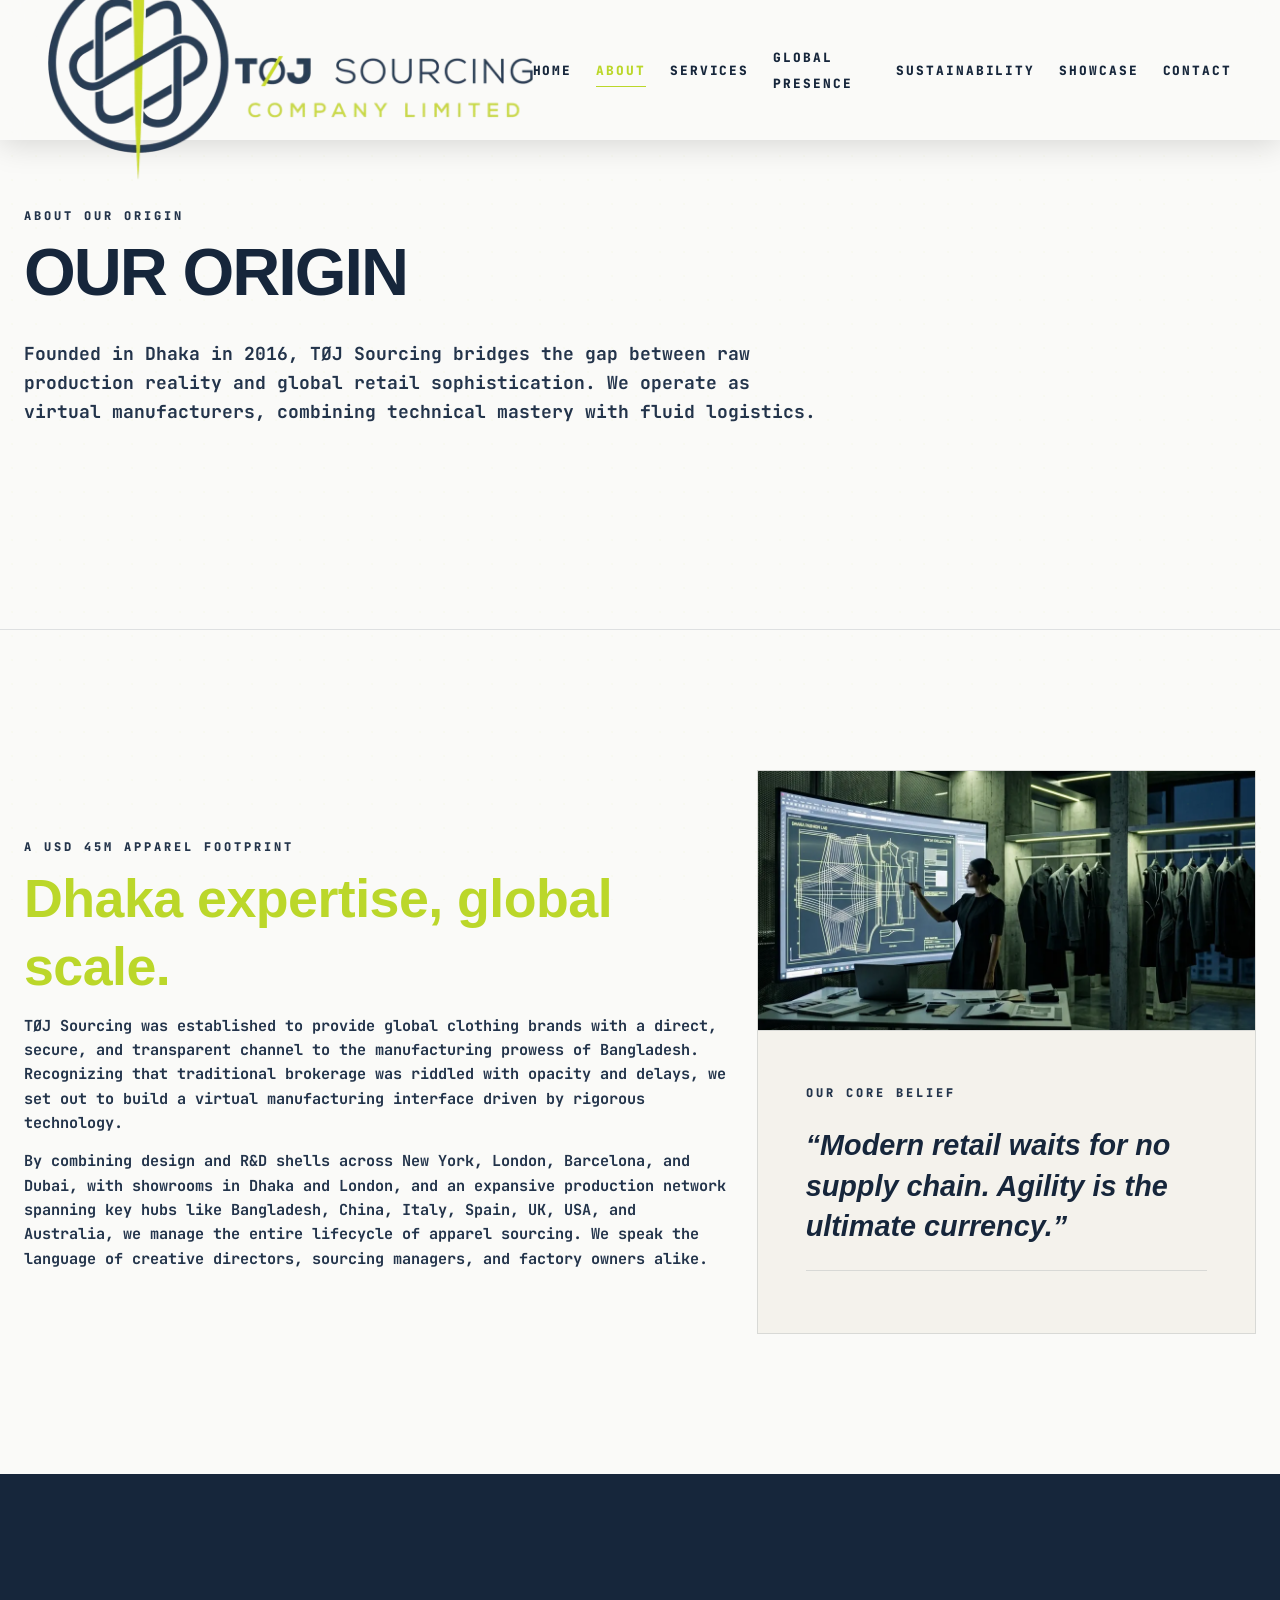
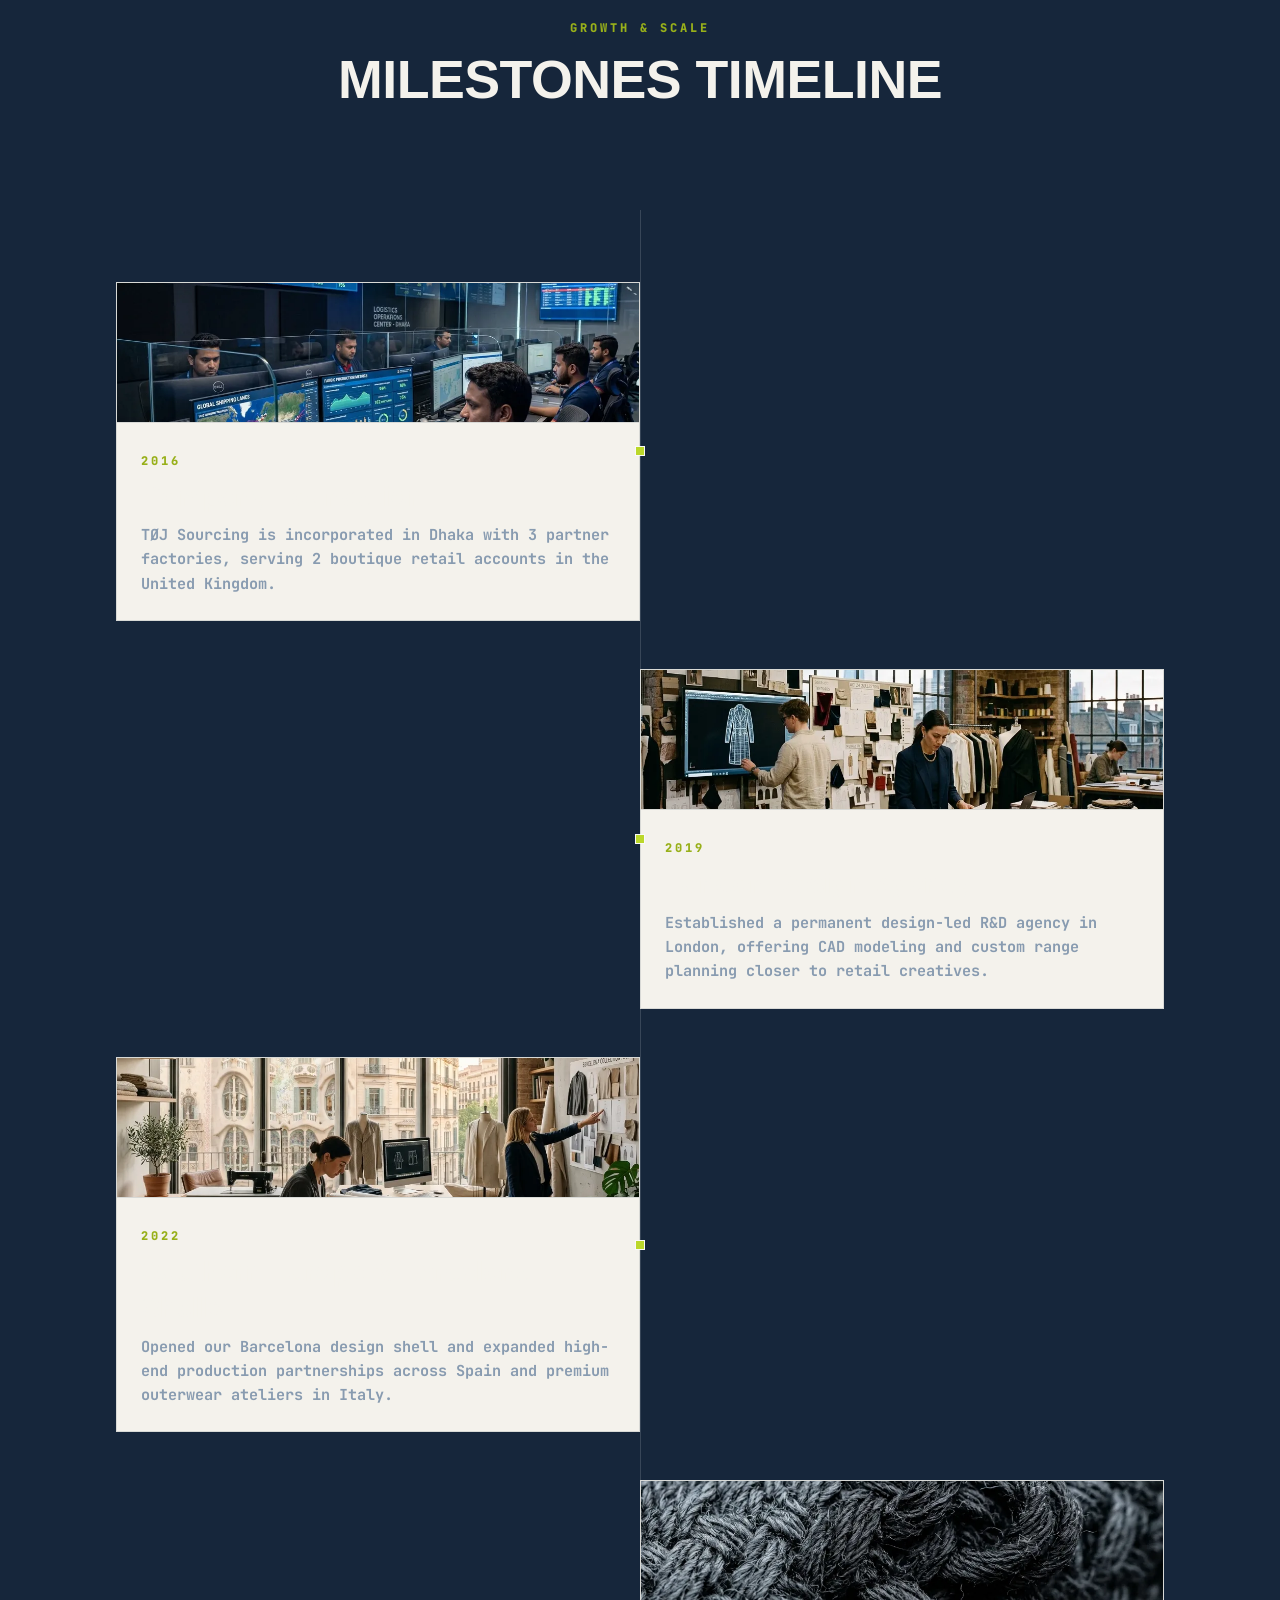
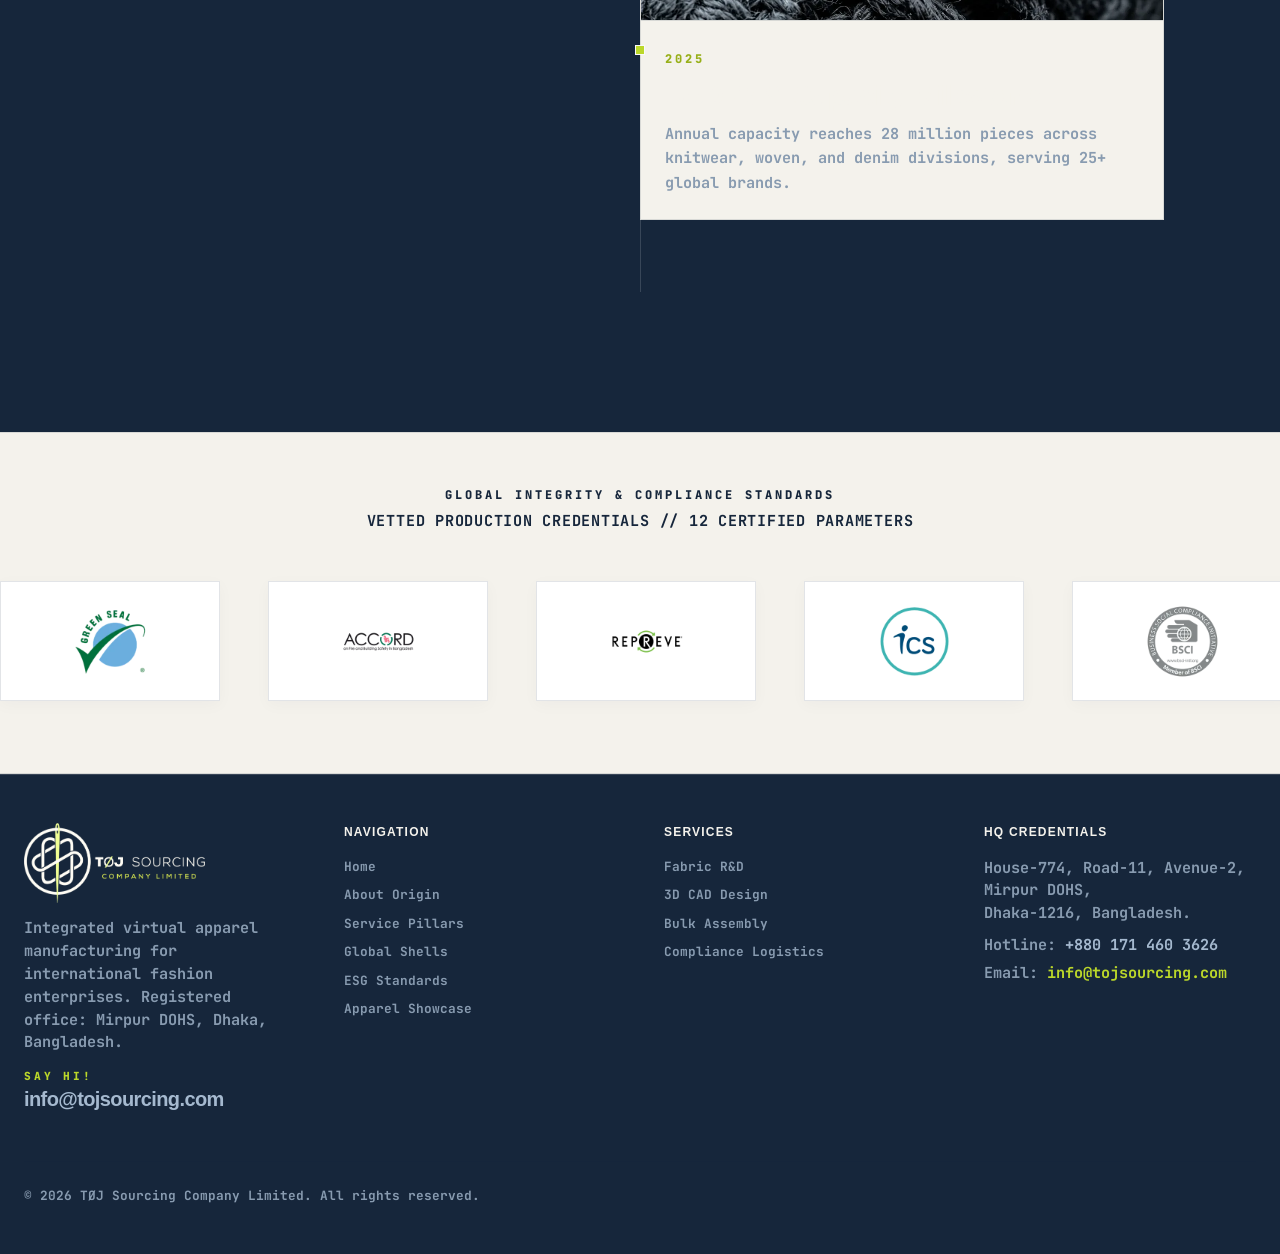
==== about.html @ 5fa9d734 "Apply user-provided file modifications, add new assets, and optimize navbar logo to WebP" ====
<!DOCTYPE html>
<html lang="en">
<head>
  <meta charset="utf-8">
  <meta name="viewport" content="width=device-width, initial-scale=1.0">
  <title>About TØJ Sourcing | Origin Story &amp; Growth Timeline</title>
  <meta name="description" content="Read the origin narrative of TØJ Sourcing Company Limited, founded in 2016 in Dhaka, Bangladesh, growing to a USD 45M/year design-led clothing supplier.">
  <link rel="canonical" href="https://tojsourcing.com/about">
  
  <!-- Favicon -->
  <link rel="icon" type="image/x-icon" href="favicon.ico">
  <link rel="icon" type="image/webp" href="assets/favicon.webp">

  <style>body { background-color: #fafaf8; }</style>
  <link rel="stylesheet" href="css/preloader.css">
  <link rel="stylesheet" href="css/style.css">
</head>
<body class="bg-void">

  <!-- Technical Preloader Overlay -->
  <div class="preloader" id="site-preloader">
    <script>
      if (sessionStorage.getItem('preloader_shown') === 'true') {
        document.getElementById('site-preloader').style.display = 'none';
      }
    </script>
    <div class="preloader-content">
      <span class="preloader-title">THREAD INTELLIGENCE // INITIALIZING SYSTEM</span>
      <div class="preloader-counter">000</div>
      <div class="preloader-progress-container">
        <div class="preloader-progress-bar"></div>
      </div>
    </div>
  </div>

  <!-- Dot Grid Texture Overlay -->
  <div class="texture-overlay"></div>

  <!-- Navbar -->
  <nav class="navbar">
    <a href="index.html" class="logo-container">
      <img src="assets/Toj.webp" alt="TØJ Sourcing" class="logo-svg">
    </a>
    
    <button class="burger-menu-btn" aria-label="Toggle Navigation">
      <span></span>
      <span></span>
      <span></span>
    </button>
    
    <ul class="nav-links">
      <li><a href="index.html" class="nav-link">Home</a></li>
      <li><a href="about.html" class="nav-link active">About</a></li>
      <li><a href="services.html" class="nav-link">Services</a></li>
      <li><a href="global.html" class="nav-link">Global Presence</a></li>
      <li><a href="sustainability.html" class="nav-link">Sustainability</a></li>
      <li><a href="portfolio.html" class="nav-link">Showcase</a></li>
      <li><a href="contact.html" class="nav-link">Contact</a></li>
    </ul>
  </nav>

  <main>
    
    <!-- Cinematic Hero Section -->
    <section class="section-pad bg-void" style="padding-top: 180px; min-height: 90vh; display: flex; align-items: center; position: relative; overflow: hidden; border-bottom: 1px solid var(--color-slate);">
      <!-- Looping background video -->
      <div class="hero-video-container">
        <video preload="metadata" autoplay loop muted playsinline class="hero-video-bg">
          <source src="assets/Designer_adjusting_3D_pattern_loom_202605270103.mp4" type="video/mp4">
        </video>
        <!-- Overlay Gradient: High-contrast light wash on the left to guarantee perfect legibility, fading completely to transparent on the right to keep video highly visible -->
        <div style="position: absolute; inset: 0; background: linear-gradient(to right, rgba(250, 250, 248, 0.85) 0%, rgba(250, 250, 248, 0.8) 35%, rgba(250, 250, 248, 0.3) 60%, rgba(250, 250, 248, 0) 85%); z-index: 1;"></div>
      </div>
      <div class="container" style="position: relative; z-index: 2;">
        <div class="grid-12">
          <div class="asym-left" style="grid-column: span 10;">
            <span class="label-caps">ABOUT OUR ORIGIN</span>
            <h1 class="text-display" style="margin-bottom: var(--spacing-md);" data-split-reveal>OUR ORIGIN</h1>
            <p class="text-mono-lg text-muted" style="max-width: 800px;">
              Founded in Dhaka in 2016, TØJ Sourcing bridges the gap between raw production reality and global retail sophistication. We operate as virtual manufacturers, combining technical mastery with fluid logistics.
            </p>
          </div>
        </div>
      </div>
    </section>

    <!-- Origin Story Split Layout -->
    <section class="section-pad bg-void">
      <div class="container">
        <div class="grid-12" style="align-items: center;">
          <div class="asym-left fade-up-trigger">
            <span class="label-caps">A USD 45M APPAREL FOOTPRINT</span>
            <h2 class="text-h1" style="margin-bottom: var(--spacing-md); color: var(--color-lime);">Dhaka expertise, global scale.</h2>
            <p class="text-mono-md text-muted" style="margin-bottom: var(--spacing-md);">
              TØJ Sourcing was established to provide global clothing brands with a direct, secure, and transparent channel to the manufacturing prowess of Bangladesh. Recognizing that traditional brokerage was riddled with opacity and delays, we set out to build a virtual manufacturing interface driven by rigorous technology.
            </p>
            <p class="text-mono-md text-muted">
              By combining design and R&amp;D shells across New York, London, Barcelona, and Dubai, with showrooms in Dhaka and London, and an expansive production network spanning key hubs like Bangladesh, China, Italy, Spain, UK, USA, and Australia, we manage the entire lifecycle of apparel sourcing. We speak the language of creative directors, sourcing managers, and factory owners alike.
            </p>
          </div>
          
          <div class="asym-right fade-up-trigger" style="background-color: var(--color-navy); border: 1px solid var(--color-slate); padding: 0; display: flex; flex-direction: column; height: 100%;">
            <img src="assets/about_showroom.webp" alt="TØJ Sourcing Showroom" style="width: 100%; height: 260px; object-fit: cover; border-bottom: 1px solid var(--color-slate); filter: grayscale(100%) contrast(1.1); transition: filter 0.6s var(--ease-premium);" onmouseover="this.style.filter='grayscale(0%) contrast(1.0)'" onmouseout="this.style.filter='grayscale(100%) contrast(1.1)'">
            <div style="padding: var(--spacing-xl);">
              <span class="label-caps">OUR CORE BELIEF</span>
              <p class="italic-quote" style="font-size: 1.8rem; margin-top: var(--spacing-md); color: var(--color-linen);">
                &ldquo;Modern retail waits for no supply chain. Agility is the ultimate currency.&rdquo;
              </p>
              <div style="border-top: 1px solid var(--color-slate); margin-top: var(--spacing-lg); padding-top: var(--spacing-md);">
                <p class="text-mono-md" style="color: var(--color-lime);"></div>
            </div>
          </div>
        </div>
      </div>
    </section>

    <!-- Rhythmic Light Mode timeline -->
    <section class="section-pad bg-linen">
      <div class="container">
        <div style="text-align: center; margin-bottom: var(--spacing-xxl);" class="fade-up-trigger">
          <span class="label-caps" style="color: var(--color-lime-dim);">GROWTH &amp; SCALE</span>
          <h2 class="text-h1" style="color: var(--color-navy);">MILESTONES TIMELINE</h2>
        </div>
        
        <div style="display: flex; flex-direction: column;" class="timeline">
          <!-- 2016 -->
          <div class="timeline-item fade-up-trigger">
            <div class="timeline-content" style="padding: 0; overflow: hidden; display: flex; flex-direction: column;">
              <div style="height: 140px; overflow: hidden; border-bottom: 1px solid var(--color-slate);">
                <img src="assets/global_dhaka.webp" alt="Dhaka Company Foundation HQ" style="width: 100%; height: 100%; object-fit: cover;" onmouseover="" onmouseout="">
              </div>
              <div style="padding: var(--spacing-lg);">
                <span class="label-caps" style="color: var(--color-lime-dim);">2016</span>
                <h3 class="text-h3" style="color: var(--color-navy); margin-bottom: 8px;">Company Foundation</h3>
                <p class="text-mono-md text-muted">TØJ Sourcing is incorporated in Dhaka with 3 partner factories, serving 2 boutique retail accounts in the United Kingdom.</p>
              </div>
            </div>
          </div>
          
          <!-- 2019 -->
          <div class="timeline-item fade-up-trigger">
            <div class="timeline-content" style="padding: 0; overflow: hidden; display: flex; flex-direction: column;">
              <div style="height: 140px; overflow: hidden; border-bottom: 1px solid var(--color-slate);">
                <img src="assets/global_london.webp" alt="London Design Agency Studio" style="width: 100%; height: 100%; object-fit: cover;" onmouseover="" onmouseout="">
              </div>
              <div style="padding: var(--spacing-lg);">
                <span class="label-caps" style="color: var(--color-lime-dim);">2019</span>
                <h3 class="text-h3" style="color: var(--color-navy); margin-bottom: 8px;">London Design Agency</h3>
                <p class="text-mono-md text-muted">Established a permanent design-led R&amp;D agency in London, offering CAD modeling and custom range planning closer to retail creatives.</p>
              </div>
            </div>
          </div>

          <!-- 2022 -->
          <div class="timeline-item fade-up-trigger">
            <div class="timeline-content" style="padding: 0; overflow: hidden; display: flex; flex-direction: column;">
              <div style="height: 140px; overflow: hidden; border-bottom: 1px solid var(--color-slate);">
                <img src="assets/global_barcelona.webp" alt="Barcelona Design Studio" style="width: 100%; height: 100%; object-fit: cover;" onmouseover="" onmouseout="">
              </div>
              <div style="padding: var(--spacing-lg);">
                <span class="label-caps" style="color: var(--color-lime-dim);">2022</span>
                <h3 class="text-h3" style="color: var(--color-navy); margin-bottom: 8px;">Southern Europe &amp; Barcelona Shells</h3>
                <p class="text-mono-md text-muted">Opened our Barcelona design shell and expanded high-end production partnerships across Spain and premium outerwear ateliers in Italy.</p>
              </div>
            </div>
          </div>

          <!-- 2025 -->
          <div class="timeline-item fade-up-trigger">
            <div class="timeline-content" style="padding: 0; overflow: hidden; display: flex; flex-direction: column;">
              <div style="height: 140px; overflow: hidden; border-bottom: 1px solid var(--color-slate);">
                <img src="assets/portfolio_hoodie.webp" alt="Streetwear Apparel Production" style="width: 100%; height: 100%; object-fit: cover;" onmouseover="" onmouseout="">
              </div>
              <div style="padding: var(--spacing-lg);">
                <span class="label-caps" style="color: var(--color-lime-dim);">2025</span>
                <h3 class="text-h3" style="color: var(--color-navy); margin-bottom: 8px;">USD 45M Capacity Milestone</h3>
                <p class="text-mono-md text-muted">Annual capacity reaches 28 million pieces across knitwear, woven, and denim divisions, serving 25+ global brands.</p>
              </div>
            </div>
          </div>
        </div>
      </div>
    </section>

    <!-- Vetted Certifications Panning Ribbon -->
    <section class="section-pad" style="border-top: 1px solid var(--color-slate); border-bottom: 1px solid var(--color-slate); padding: var(--spacing-xl) 0; overflow: hidden; background-color: var(--color-navy);">
      <div class="container" style="margin-bottom: var(--spacing-md); text-align: center;">
        <span class="label-caps" style="color: var(--color-linen); margin-bottom: 4px;">GLOBAL INTEGRITY &amp; COMPLIANCE STANDARDS</span>
        <h2 class="text-mono-md" style="color: var(--color-linen); letter-spacing: 0.05em; font-weight: 700; margin-bottom: var(--spacing-lg);">VETTED PRODUCTION CREDENTIALS // 12 CERTIFIED PARAMETERS</h2>
      </div>
      
      <div class="cert-pan-container">
        <div class="cert-pan-track">
          <!-- Slide 1 to 12 -->
          <div class="cert-pan-item"><img src="assets/Certification/1.webp" alt="Certification Badge 1"></div>
          <div class="cert-pan-item"><img src="assets/Certification/2.webp" alt="Certification Badge 2"></div>
          <div class="cert-pan-item"><img src="assets/Certification/3.webp" alt="Certification Badge 3"></div>
          <div class="cert-pan-item"><img src="assets/Certification/4.webp" alt="Certification Badge 4"></div>
          <div class="cert-pan-item"><img src="assets/Certification/5.webp" alt="Certification Badge 5"></div>
          <div class="cert-pan-item"><img src="assets/Certification/6.webp" alt="Certification Badge 6"></div>
          <div class="cert-pan-item"><img src="assets/Certification/7.webp" alt="Certification Badge 7"></div>
          <div class="cert-pan-item"><img src="assets/Certification/8.webp" alt="Certification Badge 8"></div>
          <div class="cert-pan-item"><img src="assets/Certification/9.webp" alt="Certification Badge 9"></div>
          <div class="cert-pan-item"><img src="assets/Certification/10.webp" alt="Certification Badge 10"></div>
          <div class="cert-pan-item"><img src="assets/Certification/11.webp" alt="Certification Badge 11"></div>
          <div class="cert-pan-item"><img src="assets/Certification/12.webp" alt="Certification Badge 12"></div>
          
          <!-- Duplicated set for seamless, flawless infinite loop -->
          <div class="cert-pan-item"><img src="assets/Certification/1.webp" alt="Certification Badge 1"></div>
          <div class="cert-pan-item"><img src="assets/Certification/2.webp" alt="Certification Badge 2"></div>
          <div class="cert-pan-item"><img src="assets/Certification/3.webp" alt="Certification Badge 3"></div>
          <div class="cert-pan-item"><img src="assets/Certification/4.webp" alt="Certification Badge 4"></div>
          <div class="cert-pan-item"><img src="assets/Certification/5.webp" alt="Certification Badge 5"></div>
          <div class="cert-pan-item"><img src="assets/Certification/6.webp" alt="Certification Badge 6"></div>
          <div class="cert-pan-item"><img src="assets/Certification/7.webp" alt="Certification Badge 7"></div>
          <div class="cert-pan-item"><img src="assets/Certification/8.webp" alt="Certification Badge 8"></div>
          <div class="cert-pan-item"><img src="assets/Certification/9.webp" alt="Certification Badge 9"></div>
          <div class="cert-pan-item"><img src="assets/Certification/10.webp" alt="Certification Badge 10"></div>
          <div class="cert-pan-item"><img src="assets/Certification/11.webp" alt="Certification Badge 11"></div>
          <div class="cert-pan-item"><img src="assets/Certification/12.webp" alt="Certification Badge 12"></div>
        </div>
      </div>
    </section>

  </main>

  <!-- Footer -->
  <footer class="site-footer">
    <div class="container">
      <div class="footer-grid">
        <div>
          <div class="logo-container" style="margin-bottom: var(--spacing-md);">
            <img src="assets/Your_paragraph_text.webp" alt="TØJ Sourcing" class="logo-svg">
          </div>
          <p class="text-mono-md text-muted" style="line-height: 1.5; margin-bottom: var(--spacing-md);">
            Integrated virtual apparel manufacturing for international fashion enterprises. Registered office: Mirpur DOHS, Dhaka, Bangladesh.
          </p>
          <div style="margin-top: var(--spacing-md);">
            <span class="label-caps" style="color: var(--color-lime); font-size: 0.7rem; display: block; margin-bottom: 2px;">SAY HI!</span>
            <a href="mailto:info@tojsourcing.com" class="text-display" style="font-size: 1.25rem; font-weight: 600; color: var(--color-text-light); text-decoration: none; transition: color var(--transition-fast);">info@tojsourcing.com</a>
          </div>
        </div>
        
        <div>
          <h4 class="footer-col-title">Navigation</h4>
          <ul class="footer-links">
            <li><a href="index.html" class="footer-link">Home</a></li>
            <li><a href="about.html" class="footer-link">About Origin</a></li>
            <li><a href="services.html" class="footer-link">Service Pillars</a></li>
            <li><a href="global.html" class="footer-link">Global Shells</a></li>
            <li><a href="sustainability.html" class="footer-link">ESG Standards</a></li>
            <li><a href="portfolio.html" class="footer-link">Apparel Showcase</a></li>
          </ul>
        </div>

        <div>
          <h4 class="footer-col-title">Services</h4>
          <ul class="footer-links">
            <li><a href="services.html#rd" class="footer-link">Fabric R&amp;D</a></li>
            <li><a href="services.html#design" class="footer-link">3D CAD Design</a></li>
            <li><a href="services.html#production" class="footer-link">Bulk Assembly</a></li>
            <li><a href="services.html#operations" class="footer-link">Compliance Logistics</a></li>
          </ul>
        </div>

        <div>
          <h4 class="footer-col-title">HQ Credentials</h4>
          <p class="text-mono-md text-muted" style="line-height: 1.5; margin-bottom: var(--spacing-sm);">
            House-774, Road-11, Avenue-2, Mirpur DOHS,<br>Dhaka-1216, Bangladesh.
          </p>
          <p class="text-mono-md text-muted" style="margin-bottom: 4px;">
            Hotline: <span style="color: var(--color-text-light);">+880 171 460 3626</span>
          </p>
          <p class="text-mono-md text-muted">
            Email: <a href="mailto:info@tojsourcing.com" class="footer-link" style="color: var(--color-lime);">info@tojsourcing.com</a>
          </p>
        </div>
      </div>
      
      <div style="border-top: 1px solid var(--color-slate); margin-top: var(--spacing-xl); padding-top: var(--spacing-lg); display: flex; justify-content: space-between; flex-wrap: wrap; gap: var(--spacing-md);">
        <p>&copy; 2026 TØJ Sourcing Company Limited. All rights reserved.</p>
        
      </div>
    </div>
  </footer>

  <script src="js/main.js"></script>
</body>
</html>
---- css/preloader.css ----
/* ==========================================================================
   TØJ SOURCING — SYSTEM INITIALIZATION PRELOADER STYLE
   ========================================================================== */

@import url('https://fonts.cdnfonts.com/css/nexa');

:root {
  --color-void: #fafaf8;            /* Pure paper off-white matching style.css */
  --color-lime: #bbd72a;
  --color-lime-trans: rgba(187, 215, 42, 0.08);
  --color-linen: #16263b;           /* Lighter corporate navy blue matching style.css */
  --color-slate: rgba(22, 38, 59, 0.12); /* Delicate rules for light pages matching style.css */
  
  --font-display: 'Nexa', sans-serif;
  --font-mono: 'JetBrains Mono', monospace;

  --ease-premium: cubic-bezier(0.16, 1, 0.3, 1);
  
  --spacing-sm: 8px;
  --spacing-md: 14px;
}

.preloader {
  position: fixed;
  inset: 0;
  background-color: var(--color-void);
  z-index: 9999;
  display: flex;
  flex-direction: column;
  align-items: center;
  justify-content: center;
  gap: var(--spacing-md);
  font-family: var(--font-mono);
  color: var(--color-lime);
  transition: transform 0.8s var(--ease-premium), opacity 0.8s var(--ease-premium);
}

.preloader-hidden {
  opacity: 0;
  pointer-events: none;
  transform: translateY(-100%);
}

.preloader-content {
  display: flex;
  flex-direction: column;
  align-items: center;
  gap: var(--spacing-sm);
  text-align: center;
}

.preloader-title {
  font-size: 0.75rem;
  letter-spacing: 0.25em;
  font-weight: 600;
  text-transform: uppercase;
  color: var(--color-linen);
  opacity: 0.8;
}

.preloader-progress-container {
  width: 240px;
  height: 2px;
  background-color: var(--color-slate);
  position: relative;
  overflow: hidden;
  margin: var(--spacing-sm) 0;
}

.preloader-progress-bar {
  position: absolute;
  top: 0;
  left: 0;
  height: 100%;
  width: 0%;
  background-color: var(--color-lime);
  transition: width 0.1s ease;
  box-shadow: 0 0 10px var(--color-lime);
}

.preloader-counter {
  font-size: 3rem;
  font-family: var(--font-display);
  font-weight: 300;
  letter-spacing: -0.05em;
}
---- css/style.css ----
/* ==========================================================================
   TØJ SOURCING — THREAD INTELLIGENCE CSS DESIGN SYSTEM
   Vanilla CSS3 Framework | 0px Border-Radius | Asymmetrical Brutalism
   ========================================================================== */

@import url('https://fonts.googleapis.com/css2?family=JetBrains+Mono:ital,wght@0,100..800;1,100..800&display=swap');
@import url('https://fonts.cdnfonts.com/css/nexa');

/* --- Core Tokens & Theme Properties --- */
:root {
  /* Logo Theme Colors (Inverted to Light-Toned Brutalist Vibe with Lighter Corporate Blue Tweak) */
  --color-void: #fafaf8;            /* Base Background: Pure paper off-white / light cream */
  --color-navy: #f4f2ec;            /* Tonal Surface: Tactile raw organic linen */
  --color-navy-light: #eae7de;      /* Active Layer: Tonal layered light surfaces */
  --color-lime: #bbd72a;            /* Logo High-voltage Chartreuse / Lime Green (accent kept intact!) */
  --color-lime-dim: #98b01a;        /* Logo Chartreuse Hover (accent kept intact!) */
  --color-lime-trans: rgba(187, 215, 42, 0.08); /* Transparent lime (accent kept intact!) */
  --color-linen: #16263b;           /* Primary text: Lighter corporate navy blue */
  --color-chalk: #23344b;           /* Contrast text: Slate corporate blue */
  --color-slate: rgba(22, 38, 59, 0.12); /* Delicate rules for light pages */
  --color-slate-light: rgba(255, 255, 255, 0.15); /* Light dividers for dark contrast pages */
  --color-error: #ff3b30;           /* Clean semantic red */
  --color-error-trans: rgba(255, 59, 48, 0.08);

  /* Fonts */
  --font-display: 'Nexa', sans-serif;
  --font-body: 'Nexa', sans-serif;
  --font-mono: 'JetBrains Mono', monospace;

  /* Motion Easing (Deliberate, Heavy, Premium Sourcing) */
  --ease-premium: cubic-bezier(0.16, 1, 0.3, 1);
  --transition-fast: 0.25s var(--ease-premium);
  --transition-medium: 0.6s var(--ease-premium);
  --transition-slow: 1.2s var(--ease-premium);

  /* Layout Constants */
  --spacing-xs: 4px;
  --spacing-sm: 8px;
  --spacing-md: 14px;
  --spacing-lg: 24px;
  --spacing-xl: 48px;
  --spacing-xxl: 96px;
  --spacing-huge: 140px;
}

/* --- Base Resets & Structure --- */
*, *::before, *::after {
  box-sizing: border-box;
  margin: 0;
  padding: 0;
  border-radius: 0px !important; /* Strict geometry rule: NO rounded corners */
}

/* Globally disable all desaturation and grayscale filters for natural image colors */
img {
  filter: none !important;
}

html {
  font-size: 16px;
  scroll-behavior: smooth;
  background-color: var(--color-void);
  overflow-x: hidden;
}

body {
  font-family: var(--font-body);
  font-size: 1rem;
  line-height: 1.6;
  font-weight: 700; /* All body and paragraph text bold by default */
  color: var(--color-linen);
  background-color: var(--color-void);
  overflow-x: hidden;
  -webkit-font-smoothing: antialiased;
  -moz-osx-font-smoothing: grayscale;
}

/* --- Oscillation & Mode Themes --- */
.bg-void {
  background-color: var(--color-void);
  color: var(--color-linen);
}
.bg-void .text-muted {
  color: var(--color-chalk); /* High-contrast slate corporate blue for effortless legibility */
}
.bg-void .label-caps {
  color: var(--color-chalk); /* High-contrast corporate slate blue (#23344b) for perfect legibility on light pages */
}
.bg-void hr, .bg-void .border-rule {
  border-color: var(--color-slate);
}

.bg-linen {
  background-color: var(--color-linen);
  color: var(--color-navy);
}
.bg-linen .text-muted {
  color: #889bb0; /* Accessible muted text on dark contrast backgrounds */
}
.bg-linen hr, .bg-linen .border-rule {
  border-color: var(--color-slate-light);
}
.bg-linen .timeline::before {
  background-color: var(--color-slate-light); /* Make vertical timeline line visible on dark navy sections */
}

/* --- Layout & Grid Discipline --- */
.container {
  width: 100%;
  max-width: 1440px;
  margin: 0 auto;
  padding: 0 var(--spacing-lg);
}

.grid-12 {
  display: grid;
  grid-template-columns: repeat(12, 1fr);
  gap: var(--spacing-lg);
}

/* Asymmetrical Content Split */
.asym-left {
  grid-column: span 7;
}
.asym-right {
  grid-column: span 5;
}

.section-pad {
  padding-top: var(--spacing-huge);
  padding-bottom: var(--spacing-huge);
  position: relative;
}

/* Adjust inline-styled hero sections globally on desktop for conciseness */
section.section-pad[style*="padding-top: 180px"] {
  padding-top: 140px !important;
  min-height: 70vh !important;
}

/* 1px Structural Rules */
.border-rule {
  border: 0;
  border-top: 1px solid var(--color-slate);
  margin: 0;
  width: 100%;
}
.v-rule {
  width: 1px;
  background-color: var(--color-slate);
  align-self: stretch;
}
.v-rule-lime {
  width: 1px;
  background-color: var(--color-lime);
  align-self: stretch;
}

/* Dynamic Texture Overlay */
.texture-overlay {
  position: fixed;
  inset: 0;
  background-image: radial-gradient(rgba(187, 215, 42, 0.03) 1px, transparent 1px);
  background-size: 24px 24px;
  pointer-events: none;
  z-index: 1;
}

/* --- Typography System --- */
h1, h2, h3, h4, .font-serif {
  font-family: var(--font-display);
  font-weight: 700; /* Expanded bold weight */
  letter-spacing: -0.01em;
}

.text-display {
  font-family: var(--font-display);
  font-size: clamp(2.3rem, 5.2vw, 5.2rem); /* Scaled down slightly for perfect spacing and breathing room */
  font-weight: 800; /* Expanded extra bold display weight */
  line-height: 1.15;
  letter-spacing: -0.03em;
}

.text-h1 {
  font-family: var(--font-display);
  font-size: clamp(2.3rem, 4.2vw, 4.2rem);
  font-weight: 800; /* Expanded extra bold weight */
  line-height: 1.25;
}

.text-h2 {
  font-family: var(--font-display);
  font-size: clamp(1.8rem, 3vw, 3rem);
  font-weight: 700; /* Expanded bold weight */
  line-height: 1.2;
}

.text-h3 {
  font-family: var(--font-display);
  font-size: 1.75rem;
  font-weight: 700; /* Expanded bold weight */
  line-height: 1.3;
}

.text-mono-lg {
  font-family: var(--font-mono);
  font-size: 1.125rem;
  font-weight: 700; /* Expanded bold weight */
  line-height: 1.6;
}

.text-mono-md {
  font-family: var(--font-mono);
  font-size: 0.95rem;
  font-weight: 700; /* Expanded bold weight */
  line-height: 1.6;
}

.label-caps {
  font-family: var(--font-mono);
  font-size: 0.75rem;
  font-weight: 800; /* Expanded extra bold weight */
  text-transform: uppercase;
  letter-spacing: 0.25em;
  color: var(--color-lime);
  display: inline-block;
  margin-bottom: var(--spacing-sm);
}

.italic-quote {
  font-family: var(--font-display);
  font-style: italic;
  font-size: 2.2rem;
  line-height: 1.4;
  font-weight: 700; /* Expanded bold weight */
}

/* --- Premium Interactive Components --- */

/* Navigation Header */
nav.navbar {
  position: fixed;
  top: 0;
  left: 0;
  width: 100%;
  height: 140px; /* Original premium height retained */
  background-color: rgba(250, 250, 248, 0.75); /* Highly frosted premium off-white backing */
  backdrop-filter: blur(35px) saturate(190%); /* Expanded ultra-deep frosted ice diffusion */
  -webkit-backdrop-filter: blur(35px) saturate(190%);
  border-bottom: 1px solid rgba(255, 255, 255, 0.15); /* Ice glint edge border */
  box-shadow: 0 4px 30px rgba(0, 0, 0, 0.15); /* Subtle ambient depth shadow */
  display: flex;
  flex-direction: row;
  justify-content: space-between;
  align-items: center;
  padding: 0 var(--spacing-xl);
  z-index: 100;
  transition: background-color var(--transition-medium), border-color var(--transition-medium), height var(--transition-medium), padding var(--transition-medium), box-shadow var(--transition-medium);
}
nav.navbar.nav-scrolled {
  height: 110px; /* Original scrolled height retained */
  background-color: rgba(244, 242, 236, 0.92); /* Highly frosted tactile linen backing on scroll */
  backdrop-filter: blur(25px) saturate(170%);
  -webkit-backdrop-filter: blur(25px) saturate(170%);
  border-bottom: 1px solid var(--color-lime); /* Sleek branding line transition on scroll */
  padding: 0 var(--spacing-xl);
  box-shadow: 0 10px 40px rgba(22, 38, 59, 0.08); /* Softened shadow for clean light mode look */
}
.burger-menu-btn {
  display: none;
}
.nav-links {
  display: flex;
  gap: var(--spacing-lg);
  list-style: none;
  align-items: center;
}

.nav-link {
  font-family: var(--font-mono);
  font-size: 0.8rem;
  font-weight: 800; /* Expanded extra bold layout navigation */
  text-transform: uppercase;
  letter-spacing: 0.15em;
  color: var(--color-linen);
  text-decoration: none;
  transition: color var(--transition-fast);
  position: relative;
  padding: var(--spacing-sm) 0;
}
.nav-link::after {
  content: '';
  position: absolute;
  bottom: 0;
  left: 0;
  width: 0;
  height: 1px;
  background-color: var(--color-lime);
  transition: width var(--transition-medium);
}
.nav-link:hover {
  color: var(--color-lime);
}
.nav-link:hover::after {
  width: 100%;
}
.nav-link.active {
  color: var(--color-lime);
}
.nav-link.active::after {
  width: 100%;
}

/* Vector Logo Placement */
.logo-container {
  display: flex;
  align-items: center;
  gap: var(--spacing-sm);
  text-decoration: none;
  color: var(--color-linen);
  justify-content: center; /* Center-align inner content */
}
.logo-svg {
  height: 220px; /* Expanded visual height to offset transparent padding */
  width: auto;
  display: block;
  margin: -40px 0; /* Retains layout height at exactly 140px (220 - 80) */
  transition: height var(--transition-medium), margin var(--transition-medium);
}
nav.navbar.nav-scrolled .logo-svg {
  height: 170px; /* Expanded visual height on scroll */
  margin: -30px 0; /* Retains layout height at exactly 110px (170 - 60) */
}
.logo-text {
  font-family: var(--font-display);
  font-size: 1.6rem;
  font-weight: 700;
  letter-spacing: 0.05em;
  text-transform: uppercase;
}

/* Sharp Sourcing Buttons */
.btn {
  font-family: var(--font-mono);
  font-size: 0.75rem;
  font-weight: 800; /* Expanded extra bold buttons */
  text-transform: uppercase;
  letter-spacing: 0.2em;
  text-decoration: none;
  padding: 18px 40px;
  display: inline-block;
  cursor: pointer;
  border: 0;
  outline: 0;
  transition: background-color var(--transition-medium), color var(--transition-medium), border-color var(--transition-medium), box-shadow var(--transition-medium);
}

.btn-primary {
  background-color: var(--color-lime);
  color: var(--color-void);
}
.btn-primary:hover {
  background-color: var(--color-lime-dim);
  box-shadow: 0 10px 30px rgba(187, 215, 42, 0.2);
}

.btn-secondary {
  background-color: #293d56;
  border: 1px solid transparent; 
  color: var(--color-lime);
}
.btn-secondary:hover {
  background-color: var(--color-lime);
  color: var(--color-void);
}

.btn-tertiary {
  background-color: transparent;
  border: 1px solid var(--color-slate);
  color: var(--color-linen);
}
.btn-tertiary:hover {
  border-color: var(--color-lime);
  color: var(--color-lime);
}

/* Service snapshot cards */
.service-card {
  background-color: var(--color-navy);
  border: 1px solid var(--color-slate);
  padding: var(--spacing-xl) var(--spacing-lg);
  transition: transform var(--transition-medium), border-color var(--transition-medium), box-shadow var(--transition-medium);
  display: flex;
  flex-direction: column;
  height: 100%;
}
.service-card:hover {
  transform: translateY(-8px);
  border-color: var(--color-lime);
  box-shadow: 0 20px 60px rgba(22, 38, 59, 0.08);
}
/* Smooth image transitions on card hover */
.service-card img {
  transition: transform var(--transition-medium) !important;
}
.service-card:hover img {
  transform: scale(1.04) !important; /* Elegant organic zoom */
}

/* Global Interactive Brutalist Images - GPU Accelerated Smooth Color Zoom */
img[onmouseover] {
  transition: transform var(--transition-medium) !important;
}
img[onmouseover]:hover {
  transform: scale(1.04) !important; /* Soft premium zoom */
}
.service-card .service-icon {
  margin-bottom: var(--spacing-lg);
  width: 48px;
  height: 48px;
}
.service-card-title {
  font-family: var(--font-display);
  font-size: 1.8rem;
  margin-bottom: var(--spacing-md);
  font-weight: 700; /* Expanded bold weight */
}
.service-card .service-link {
  margin-top: auto;
  font-family: var(--font-mono);
  font-size: 0.7rem;
  color: var(--color-lime);
  text-transform: uppercase;
  text-decoration: none;
  letter-spacing: 0.15em;
  display: flex;
  align-items: center;
  gap: var(--spacing-sm);
  padding-top: var(--spacing-lg);
}

/* Input Fields (Strict bottom-border style) */
.form-group {
  margin-bottom: var(--spacing-lg);
  position: relative;
}
.form-input {
  width: 100%;
  background: transparent;
  border: 0;
  border-bottom: 1px solid var(--color-slate);
  color: var(--color-linen);
  padding: var(--spacing-md) 0;
  font-family: var(--font-mono);
  font-size: 1rem;
  outline: none;
  transition: border-color var(--transition-medium);
}
.form-input:focus {
  border-bottom-color: var(--color-lime);
}
.form-label {
  font-family: var(--font-mono);
  font-size: 0.75rem;
  text-transform: uppercase;
  letter-spacing: 0.15em;
  color: #889bb0;
  pointer-events: none;
  transition: transform var(--transition-medium), color var(--transition-medium);
}
.form-input::placeholder {
  color: rgba(136, 155, 176, 0.4);
}

/* --- Specific Interactive Sections --- */

/* Interactive Map on Global Presence */
.map-wrapper {
  position: relative;
  width: 100%;
  background-color: var(--color-navy);
  border: 1px solid var(--color-slate);
  padding: var(--spacing-lg);
}
.map-controls {
  display: flex;
  gap: var(--spacing-md);
  margin-bottom: var(--spacing-lg);
  flex-wrap: wrap;
}
.map-control-btn {
  font-family: var(--font-mono);
  font-size: 0.7rem;
  font-weight: 800; /* Expanded extra bold weight */
  text-transform: uppercase;
  letter-spacing: 0.15em;
  background-color: transparent;
  color: var(--color-linen);
  border: 1px solid var(--color-slate);
  padding: 10px 24px;
  cursor: pointer;
  transition: all var(--transition-fast);
}
.map-control-btn.active {
  background-color: var(--color-lime-trans);
  border-color: var(--color-lime);
  color: var(--color-lime);
}
.map-svg {
  width: 100%;
  height: auto;
  max-height: 600px;
}
.map-node {
  cursor: pointer;
  transition: transform var(--transition-fast), fill var(--transition-fast);
}
.map-node:hover {
  transform: scale(1.4);
}
.map-node-active {
  filter: drop-shadow(0 0 8px var(--color-lime));
}

/* Tooltip standard design */
.map-tooltip {
  position: absolute;
  background-color: var(--color-void);
  border: 1px solid var(--color-lime);
  padding: var(--spacing-md);
  z-index: 10;
  pointer-events: none;
  display: none;
  max-width: 280px;
}
.map-tooltip-title {
  font-family: var(--font-display);
  font-size: 1.25rem;
  font-weight: 800; /* Expanded extra bold weight */
  color: var(--color-linen);
  border-bottom: 1px solid var(--color-slate);
  padding-bottom: var(--spacing-xs);
  margin-bottom: var(--spacing-sm);
}
.map-tooltip-role {
  font-family: var(--font-mono);
  font-size: 0.7rem;
  color: var(--color-lime);
  text-transform: uppercase;
  letter-spacing: 0.1em;
  margin-bottom: var(--spacing-xs);
}
.map-tooltip-desc {
  font-family: var(--font-mono);
  font-size: 0.75rem;
  line-height: 1.4;
  color: #889bb0;
}

/* Client logos marquee */
.marquee-container {
  overflow: hidden;
  width: 100%;
  position: relative;
  display: flex;
  padding: var(--spacing-lg) 0;
}
.marquee-track {
  display: flex;
  gap: var(--spacing-xl);
  animation: marquee 218.75s linear infinite; /* Matches Vetted Production Credentials physical speed */
  white-space: nowrap;
  width: max-content;
}
.marquee-track:hover {
  animation-play-state: paused;
}
.marquee-item {
  flex: 0 0 auto;
  display: inline-flex;
  align-items: center;
  justify-content: center;
  width: 220px;
  height: 120px !important; /* Increased from 36px */
  background-color: #ffffff !important;
  border: 1px solid var(--color-slate) !important;
  border-radius: 4px !important;
  box-shadow: 0 4px 15px rgba(22, 38, 59, 0.03);
  transition: transform var(--transition-medium), border-color var(--transition-medium), box-shadow var(--transition-medium);
  cursor: pointer;
  color: var(--color-navy) !important;
  font-family: var(--font-display);
  font-size: 1.15rem; /* Proportional text */
  font-weight: 800;
  white-space: nowrap;
  vertical-align: middle;
}
.marquee-item span[style*="background-color: var(--color-linen)"] {
  background-color: var(--color-navy) !important;
  color: var(--color-linen) !important;
}
.marquee-item img {
  height: 68px !important; /* Larger logos to match cert badges */
  width: auto;
  max-width: 170px;
  object-fit: contain;
  filter: none !important; /* No grayscale filter */
  opacity: 0.85 !important;
  transition: opacity var(--transition-medium), transform var(--transition-medium) !important;
}
.marquee-item svg {
  width: 28px !important;
  height: 28px !important;
  filter: none !important; /* No grayscale filter */
  opacity: 0.85 !important;
  transition: opacity var(--transition-medium), transform var(--transition-medium) !important;
}
.marquee-item:hover {
  transform: translateY(-4px);
  border-color: var(--color-lime) !important;
  box-shadow: 0 12px 30px rgba(22, 38, 59, 0.08);
}
.marquee-item:hover img {
  opacity: 1 !important;
  transform: scale(1.04) !important;
}
.marquee-item:hover svg {
  opacity: 1 !important;
  transform: scale(1.04) !important;
}

@keyframes marquee {
  0% { transform: translateX(0); }
  100% { transform: translateX(-50%); }
}

/* Portfolio Filters & Grid */
.filter-controls {
  display: flex;
  justify-content: center;
  gap: var(--spacing-md);
  margin-bottom: var(--spacing-xl);
  flex-wrap: wrap;
}
.filter-btn {
  font-family: var(--font-mono);
  font-size: 0.75rem;
  font-weight: 800; /* Expanded extra bold weight */
  text-transform: uppercase;
  letter-spacing: 0.15em;
  background-color: transparent;
  color: var(--color-linen);
  border: 1px solid var(--color-slate);
  padding: 12px 30px;
  cursor: pointer;
  transition: all var(--transition-fast);
}
.filter-btn:hover {
  border-color: var(--color-lime);
  color: var(--color-lime);
}
.filter-btn.active {
  background-color: var(--color-lime);
  border-color: var(--color-lime);
  color: var(--color-void);
}

.portfolio-grid {
  display: grid;
  grid-template-columns: repeat(3, 1fr);
  gap: var(--spacing-lg);
}
.portfolio-item {
  position: relative;
  aspect-ratio: 3/4;
  overflow: hidden;
  border: 1px solid var(--color-slate);
  background-color: var(--color-navy);
  cursor: default;
}
.portfolio-img {
  width: 100%;
  height: 100%;
  object-fit: cover;
  transition: transform var(--transition-medium);
}
.portfolio-img-flipped {
  transform: scaleX(-1);
}
.portfolio-item:hover .portfolio-img {
  transform: scale(1.05);
}
.portfolio-item:hover .portfolio-img-flipped {
  transform: scaleX(-1) scale(1.05);
}
.portfolio-overlay {
  position: absolute;
  inset: 0;
  background: linear-gradient(to top, rgba(7, 13, 20, 0.95) 20%, transparent 80%);
  display: flex;
  flex-direction: column;
  justify-content: flex-end;
  padding: var(--spacing-lg);
  opacity: 0;
  transition: opacity var(--transition-medium);
  z-index: 2;
}
.portfolio-item:hover .portfolio-overlay {
  opacity: 1;
}
.portfolio-title {
  font-family: var(--font-display);
  font-size: 1.6rem;
  color: var(--color-linen);
  font-weight: 700; /* Expanded bold weight */
  margin-bottom: var(--spacing-xs);
}
.portfolio-desc {
  font-family: var(--font-mono);
  font-size: 0.75rem;
  color: #889bb0;
  margin-bottom: var(--spacing-sm);
}
.portfolio-meta {
  font-family: var(--font-mono);
  font-size: 0.7rem;
  color: var(--color-lime);
  text-transform: uppercase;
  letter-spacing: 0.1em;
}

/* Timeline Components */
.timeline {
  position: relative;
  padding: var(--spacing-xl) 0;
}
.timeline::before {
  content: '';
  position: absolute;
  left: 50%;
  top: 0;
  bottom: 0;
  width: 1px;
  background-color: var(--color-slate);
}
.timeline-item {
  display: flex;
  justify-content: flex-end;
  padding: var(--spacing-lg) 0;
  width: 50%;
  position: relative;
}
.timeline-item:nth-child(even) {
  align-self: flex-end;
  justify-content: flex-start;
}
.timeline-item::after {
  content: '';
  position: absolute;
  right: -5px;
  top: 50%;
  transform: translateY(-50%);
  width: 10px;
  height: 10px;
  background-color: var(--color-lime);
  border: 1px solid var(--color-void);
}
.timeline-item:nth-child(even)::after {
  left: -5px;
}
.timeline-content {
  width: 85%;
  background-color: var(--color-navy);
  border: 1px solid var(--color-slate);
  padding: var(--spacing-lg);
}

/* --- Premium Animations & Scroll Triggers --- */

/* Split-Text Word Fall-Off entrance effect */
.reveal-wrapper {
  overflow: hidden;
  display: inline-block;
  padding: 0.15em 0.05em;
  margin: -0.15em -0.05em;
}
.char-reveal {
  display: inline-block;
  transform: translateY(100%) rotate(8deg);
  opacity: 0;
  transition: transform var(--transition-slow), opacity var(--transition-slow);
}
.char-reveal.revealed {
  transform: translateY(0) rotate(0deg);
  opacity: 1;
}

/* Heavy upward fade reveal */
.fade-up-trigger {
  opacity: 0;
  transform: translateY(40px);
  transition: opacity var(--transition-slow), transform var(--transition-slow);
}
.fade-up-trigger.animated {
  opacity: 1;
  transform: translateY(0);
}

/* Infinite Spinning Thread */
.thread-spinner {
  animation: spin 60s linear infinite;
}
@keyframes spin {
  100% { transform: rotate(360deg); }
}

/* Custom Interactive Hover Stacking */
.stack-box {
  position: relative;
  width: 100%;
}
.stack-border-rule {
  position: absolute;
  top: 0;
  left: 0;
  width: 0;
  height: 1px;
  background-color: var(--color-lime);
  transition: width var(--transition-medium);
}
.stack-box:hover .stack-border-rule {
  width: 100%;
}

/* Footer Section styling */
footer.site-footer {
  border-top: 1px solid var(--color-slate-light);
  padding: var(--spacing-xl) 0;
  background-color: var(--color-linen); /* Premium dark corporate blue background */
  font-family: var(--font-mono);
  font-size: 0.8rem;
  color: #889bb0;
  --color-text-light: #a5b9cf; /* High-contrast light blue for links and highlights in the footer */
}
footer.site-footer .text-muted {
  color: #889bb0 !important; /* Accessible muted text on dark footer background */
}
footer.site-footer .logo-container {
  color: var(--color-navy); /* High-contrast off-white raw linen for the logo in the dark footer */
  justify-content: flex-start; /* Reset alignment for footer placement */
}
footer.site-footer .logo-svg {
  height: 80px; /* Prominent height for cropped logo */
  width: auto;
  margin: 0;
  display: block;
}
footer.site-footer a.text-display:hover {
  color: var(--color-lime) !important; /* Vibrant neon hover state for footer email */
}
.footer-grid {
  display: grid;
  grid-template-columns: repeat(4, 1fr);
  gap: var(--spacing-xl);
}
.footer-col-title {
  color: var(--color-navy); /* High-contrast raw linen color for footer headings against dark blue background */
  font-weight: 800; /* Expanded extra bold weight */
  text-transform: uppercase;
  letter-spacing: 0.1em;
  margin-bottom: var(--spacing-md);
  font-size: 0.75rem;
}
.footer-links {
  list-style: none;
  display: flex;
  flex-direction: column;
  gap: var(--spacing-sm);
}
.footer-link {
  color: #889bb0;
  text-decoration: none;
  transition: color var(--transition-fast);
}
.footer-link:hover {
  color: var(--color-lime);
}

/* --- Certification Infinite Panning Track --- */
.cert-pan-container {
  overflow: hidden;
  width: 100%;
  position: relative;
  display: flex;
  padding: var(--spacing-lg) 0;
}

.cert-pan-track {
  display: flex;
  gap: var(--spacing-xl);
  animation: cert-pan-motion 35s linear infinite;
  white-space: nowrap;
  width: max-content;
}

/* Graceful pause on hover to allow inspection of items */
.cert-pan-track:hover {
  animation-play-state: paused;
}

.cert-pan-item {
  flex: 0 0 auto;
  display: inline-flex;
  align-items: center;
  justify-content: center;
  width: 220px;
  height: 120px;
  background-color: #ffffff;
  border: 1px solid var(--color-slate);
  border-radius: 4px;
  box-shadow: 0 4px 15px rgba(22, 38, 59, 0.03);
  transition: transform var(--transition-medium), border-color var(--transition-medium), box-shadow var(--transition-medium);
  cursor: pointer;
}

.cert-pan-item img {
  height: 75px;
  width: auto;
  max-width: 170px;
  object-fit: contain;
  filter: grayscale(100%) opacity(0.55);
  transition: filter var(--transition-medium), transform var(--transition-medium);
}

/* Interactive Lift and Color Restore */
.cert-pan-item:hover {
  transform: translateY(-4px);
  border-color: var(--color-lime);
  box-shadow: 0 12px 30px rgba(22, 38, 59, 0.08);
}

.cert-pan-item:hover img {
  filter: grayscale(0%) opacity(1);
  transform: scale(1.04);
}

/* Infinite GPU-Accelerated Translation loop */
@keyframes cert-pan-motion {
  0% {
    transform: translate3d(0, 0, 0);
  }
  100% {
    transform: translate3d(-50%, 0, 0);
  }
}

/* --- Responsive Adjustments --- */
@media (max-width: 1024px) {
  :root {
    --spacing-huge: 100px;
  }
  .portfolio-grid {
    grid-template-columns: repeat(2, 1fr);
  }
  .footer-grid {
    grid-template-columns: repeat(2, 1fr);
  }
}

@media (max-width: 768px) {
  :root {
    --spacing-huge: 70px;
    --spacing-xl: 36px;
  }
  .container {
    padding: 0 var(--spacing-md) !important; /* Expanded horizontal real estate on mobile */
  }
  
  /* Proportional mobile spacing overrides for inline-styled hero sections */
  section.section-pad[style*="padding-top: 180px"] {
    padding-top: 100px !important;
    min-height: 60vh !important;
  }
  
  /* Optimize inline repeat(5, 1fr) stats grid to prevent mobile text squishing */
  section[style*="border-top: 1px solid var(--color-slate)"] .grid-12[style*="repeat(5, 1fr)"] {
    grid-template-columns: repeat(2, 1fr) !important;
    gap: var(--spacing-lg) var(--spacing-md) !important;
  }
  section[style*="border-top: 1px solid var(--color-slate)"] .grid-12[style*="repeat(5, 1fr)"] > div:last-child {
    grid-column: span 2 !important;
  }

  .grid-12 {
    display: flex;
    flex-direction: column;
    gap: var(--spacing-lg);
  }
  .asym-left, .asym-right {
    width: 100%;
  }
  
  .navbar {
    flex-direction: row !important;
    justify-content: space-between !important;
    align-items: center !important;
    height: 80px !important;
    padding: 0 var(--spacing-md) !important;
  }
  .navbar.nav-scrolled {
    height: 70px !important;
    padding: 0 var(--spacing-md) !important;
  }
  .navbar.nav-scrolled .logo-svg {
    height: 44px !important;
  }
  
  /* Mobile Navigation Burger Button & Drawer */
  .burger-menu-btn {
    display: flex;
    background: transparent;
    border: 0;
    cursor: pointer;
    flex-direction: column;
    gap: 6px;
    width: 30px;
    height: 24px;
    justify-content: center;
    z-index: 101;
    outline: none;
  }
  .burger-menu-btn span {
    display: block;
    width: 100%;
    height: 2px;
    background-color: var(--color-linen);
    transition: transform var(--transition-fast), opacity var(--transition-fast), background-color var(--transition-fast);
  }
  .burger-menu-btn:hover span {
    background-color: var(--color-lime);
  }
  
  /* Burger Animation when Active */
  .burger-menu-btn.active span:nth-child(1) {
    transform: translateY(8px) rotate(45deg);
    background-color: var(--color-lime);
  }
  .burger-menu-btn.active span:nth-child(2) {
    opacity: 0;
  }
  .burger-menu-btn.active span:nth-child(3) {
    transform: translateY(-8px) rotate(-45deg);
    background-color: var(--color-lime);
  }

  .nav-links {
    display: flex !important;
    position: fixed;
    top: 0;
    right: -100%;
    width: 80%;
    max-width: 320px;
    height: 100vh;
    background-color: rgba(250, 250, 248, 0.95) !important; /* Premium frosted translucent drawer backing */
    backdrop-filter: blur(25px) saturate(180%) !important;
    -webkit-backdrop-filter: blur(25px) saturate(180%) !important;
    border-left: 1px solid var(--color-slate);
    flex-direction: column;
    padding: 120px var(--spacing-lg) var(--spacing-lg);
    gap: var(--spacing-md);
    transition: right var(--transition-medium);
    z-index: 99;
    box-shadow: -10px 0 40px rgba(0, 0, 0, 0.8);
  }
  .nav-links.mobile-active {
    right: 0;
  }
  .nav-links .nav-link {
    font-size: 1.1rem;
    padding: var(--spacing-md) 0;
    width: 100%;
    border-bottom: 1px dashed var(--color-slate);
  }
  
  /* Highly responsive showcase grid on mobile and tablet phablets */
  .portfolio-grid {
    grid-template-columns: repeat(auto-fill, minmax(240px, 1fr)) !important;
    gap: var(--spacing-md) !important;
  }
  
  .footer-grid {
    grid-template-columns: 1fr;
  }
  .timeline::before {
    left: 20px;
  }
  .timeline-item {
    width: 100%;
    justify-content: flex-start;
    padding-left: 40px;
  }
  .timeline-item:nth-child(even) {
    align-self: flex-start;
    left: 0;
  }
  .timeline-item::after, .timeline-item:nth-child(even)::after {
    left: 15px;
  }
  .timeline-content {
    width: 100%;
  }
}

/* --- Shared Contact Map and Details Grid --- */
.map-container {
  position: relative;
  width: 100%;
  height: 350px;
  border: 1px solid var(--color-slate);
  overflow: hidden;
  margin-top: var(--spacing-lg);
}

.contact-details-grid {
  display: grid;
  grid-template-columns: 1fr 1fr;
  gap: var(--spacing-lg);
  margin-bottom: var(--spacing-xl);
}

@media (max-width: 600px) {
  .contact-details-grid {
    grid-template-columns: 1fr;
    gap: var(--spacing-md);
  }
}

/* ==========================================================================
   LEAFLET MAP DARK THEME OVERRIDES (SHARED)
   ========================================================================== */
#leaflet-map, #static-teaser-map, #contact-map {
  background-color: var(--color-void) !important;
  border-radius: 0px !important;
  overflow: hidden;
}

/* Enforce sharp corner geometry on all Leaflet controls */
.leaflet-bar {
  border: 1px solid var(--color-slate) !important;
  box-shadow: none !important;
  border-radius: 0px !important;
}
.leaflet-bar a {
  background-color: var(--color-navy) !important;
  color: var(--color-lime) !important;
  border-bottom: 1px solid var(--color-slate) !important;
  border-radius: 0px !important;
  font-family: var(--font-mono) !important;
  font-weight: bold !important;
  transition: all var(--transition-fast) !important;
  display: flex !important;
  align-items: center;
  justify-content: center;
}
.leaflet-bar a:hover {
  background-color: var(--color-lime) !important;
  color: var(--color-void) !important;
}
.leaflet-control-attribution {
  background-color: rgba(244, 242, 236, 0.8) !important; /* Frosted warm light background matching theme */
  color: #53647a !important;
  font-family: var(--font-mono) !important;
  font-size: 0.6rem !important;
  border-left: 1px solid var(--color-slate) !important;
  border-top: 1px solid var(--color-slate) !important;
}
.leaflet-control-attribution a {
  color: var(--color-lime) !important;
  text-decoration: none !important;
}

/* Marker animations */
.custom-map-marker {
  display: flex;
  align-items: center;
  justify-content: center;
  position: relative;
}
.marker-dot {
  width: 33%;
  height: 33%;
  background-color: var(--color-lime);
  border-radius: 50% !important;
  z-index: 2;
  box-shadow: 0 0 8px var(--color-lime);
}
.marker-pulse {
  position: absolute;
  top: -5.5px;
  left: -5.5px;
  width: 100%;
  height: 100%;
  background-color: rgba(187, 215, 42, 0.4);
  border-radius: 50% !important;
  animation: markerPulse 2s infinite ease-in-out;
  z-index: 1;
}
@keyframes markerPulse {
  0% {
    transform: scale(0.4);
    opacity: 0.8;
  }
  100% {
    transform: scale(1.2);
    opacity: 0;
  }
}

/* Popups custom styling */
.leaflet-popup-content-wrapper {
  background: var(--color-void) !important;
  color: var(--color-linen) !important;
  border: 1px solid var(--color-lime) !important;
  border-radius: 0px !important;
  box-shadow: 0 10px 30px rgba(22, 38, 59, 0.12) !important; /* Softened light-toned shadow */
  padding: var(--spacing-sm) !important;
}
.leaflet-popup-tip {
  background: var(--color-void) !important;
  border: 1px solid var(--color-lime) !important;
}
.leaflet-popup-content {
  margin: 8px 12px !important;
  font-family: var(--font-mono) !important;
}

/* ==========================================================================
   TECHNICAL TEXT TICKER BAND (PAN ANIMATION)
   ========================================================================== */
.text-ticker-container {
  overflow: hidden;
  width: 100%;
  background-color: var(--color-navy);
  border-top: 1px solid var(--color-slate);
  border-bottom: 1px solid var(--color-slate);
  padding: 18px 0;
  display: flex;
  align-items: center;
}

.text-ticker-track {
  display: flex;
  white-space: nowrap;
  animation: ticker-pan 25s linear infinite;
  width: max-content;
  gap: 0;
}

.text-ticker-text {
  font-family: var(--font-display);
  font-size: 1.25rem;
  font-weight: 800;
  letter-spacing: 0.2em;
  color: var(--color-lime);
  text-shadow: 0 0 10px rgba(187, 215, 42, 0.3);
  text-transform: uppercase;
  padding-right: 6rem;
}

@keyframes ticker-pan {
  0% {
    transform: translate3d(0, 0, 0);
  }
  100% {
    transform: translate3d(-50%, 0, 0);
  }
}

/* --- Cinematic Hero Video Background --- */
.hero-video-container {
  position: absolute;
  inset: 0;
  overflow: hidden;
  z-index: 0;
  pointer-events: none;
}
.hero-video-bg {
  width: 100%;
  height: 100%;
  object-fit: cover;
  filter: grayscale(30%) contrast(1.02) brightness(0.95); /* Partial desaturated (30%) natural colors */
  position: absolute;
  top: 50%;
  left: 50%;
  transform: translate(-46%, -46%) scale(1.18); /* Zoomed and offset slightly to push the bottom-right watermark off-screen */
  opacity: 0;
  transition: opacity 0.75s ease-in-out;
}
.hero-video-bg.video-loaded {
  opacity: 1;
}

/* ==========================================================================
   DYNAMIC APP SHOWCASE GALLERY & INTERACTIVE LIGHTBOX STYLES
   ========================================================================== */

/* Shimmering Skeleton Loader */
.skeleton-loader {
  transition: opacity 0.4s ease;
}

@keyframes shimmer {
  0% {
    background-position: -200% 0;
  }
  100% {
    background-position: 200% 0;
  }
}

/* Fully Loaded Active Pulse Animation */
@keyframes pulse-dot {
  0% {
    transform: scale(0.95);
    box-shadow: 0 0 0 0 rgba(187, 215, 42, 0.7);
  }
  70% {
    transform: scale(1);
    box-shadow: 0 0 0 10px rgba(187, 215, 42, 0);
  }
  100% {
    transform: scale(0.95);
    box-shadow: 0 0 0 0 rgba(187, 215, 42, 0);
  }
}

.active-pulse {
  animation: pulse-dot 2s infinite;
}

/* Glassmorphic Lightbox Overlay */
.lightbox-overlay {
  position: fixed;
  inset: 0;
  background-color: rgba(7, 13, 20, 0.85);
  backdrop-filter: blur(20px) saturate(180%);
  -webkit-backdrop-filter: blur(20px) saturate(180%);
  z-index: 2000;
  display: flex;
  align-items: center;
  justify-content: center;
  padding: var(--spacing-lg);
  opacity: 0;
  animation: fadeIn 0.4s cubic-bezier(0.16, 1, 0.3, 1) forwards;
}

@keyframes fadeIn {
  to {
    opacity: 1;
  }
}

/* Lightbox Navigation Buttons Hover States */
.lightbox-close:hover,
.lightbox-nav:hover {
  color: var(--color-lime) !important;
  text-shadow: 0 0 10px rgba(187, 215, 42, 0.4);
}

/* Responsive adjustments for mobile and tablets */
@media (max-width: 768px) {
  .lightbox-container {
    flex-direction: column !important;
    height: 90vh !important;
    width: 95% !important;
    max-height: 700px;
  }
  
  .lightbox-sidebar {
    width: 100% !important;
    border-left: 0 !important;
    border-top: 1px solid var(--color-slate) !important;
    padding: var(--spacing-lg) !important;
  }
  
  .lightbox-close {
    top: 20px !important;
    right: 20px !important;
    font-size: 2.2rem !important;
  }
  
  .lightbox-nav {
    font-size: 2rem !important;
  }
  .lightbox-prev {
    left: 20px !important;
  }
  .lightbox-next {
    right: 20px !important;
  }
}
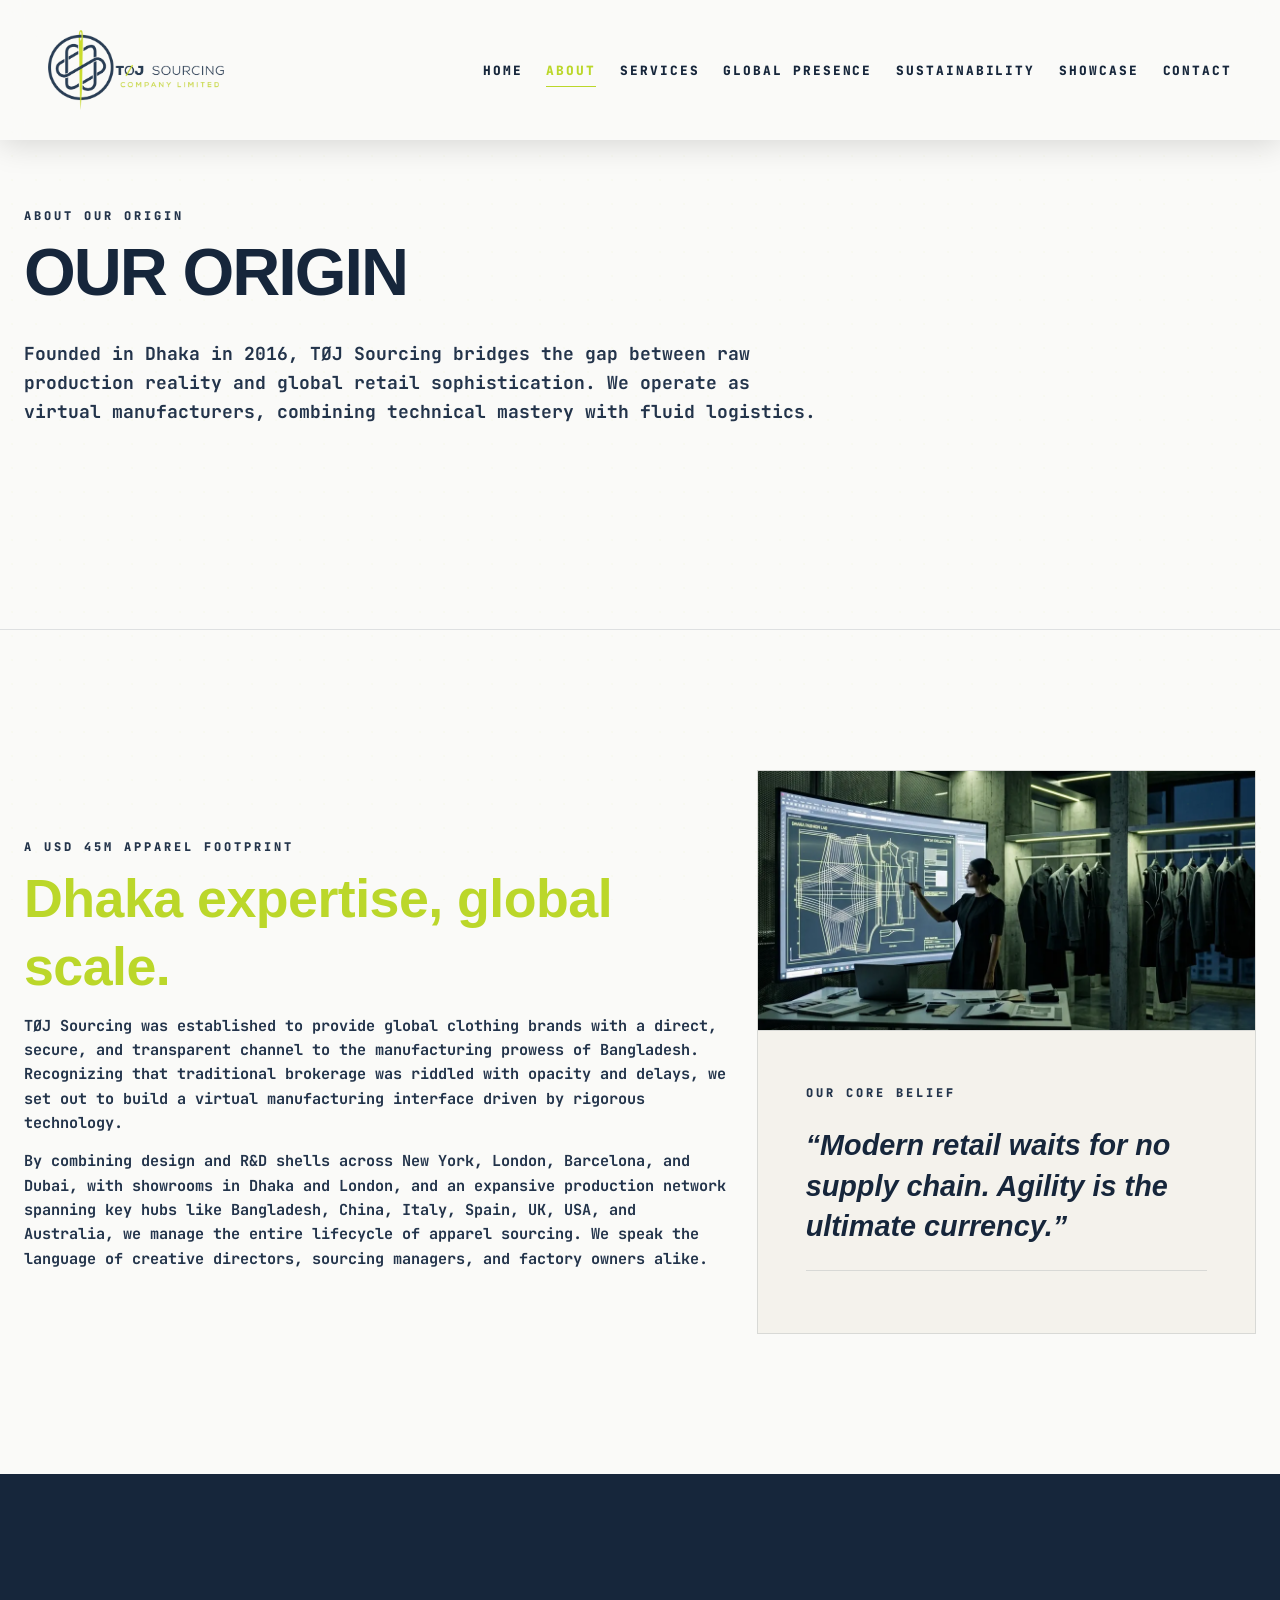
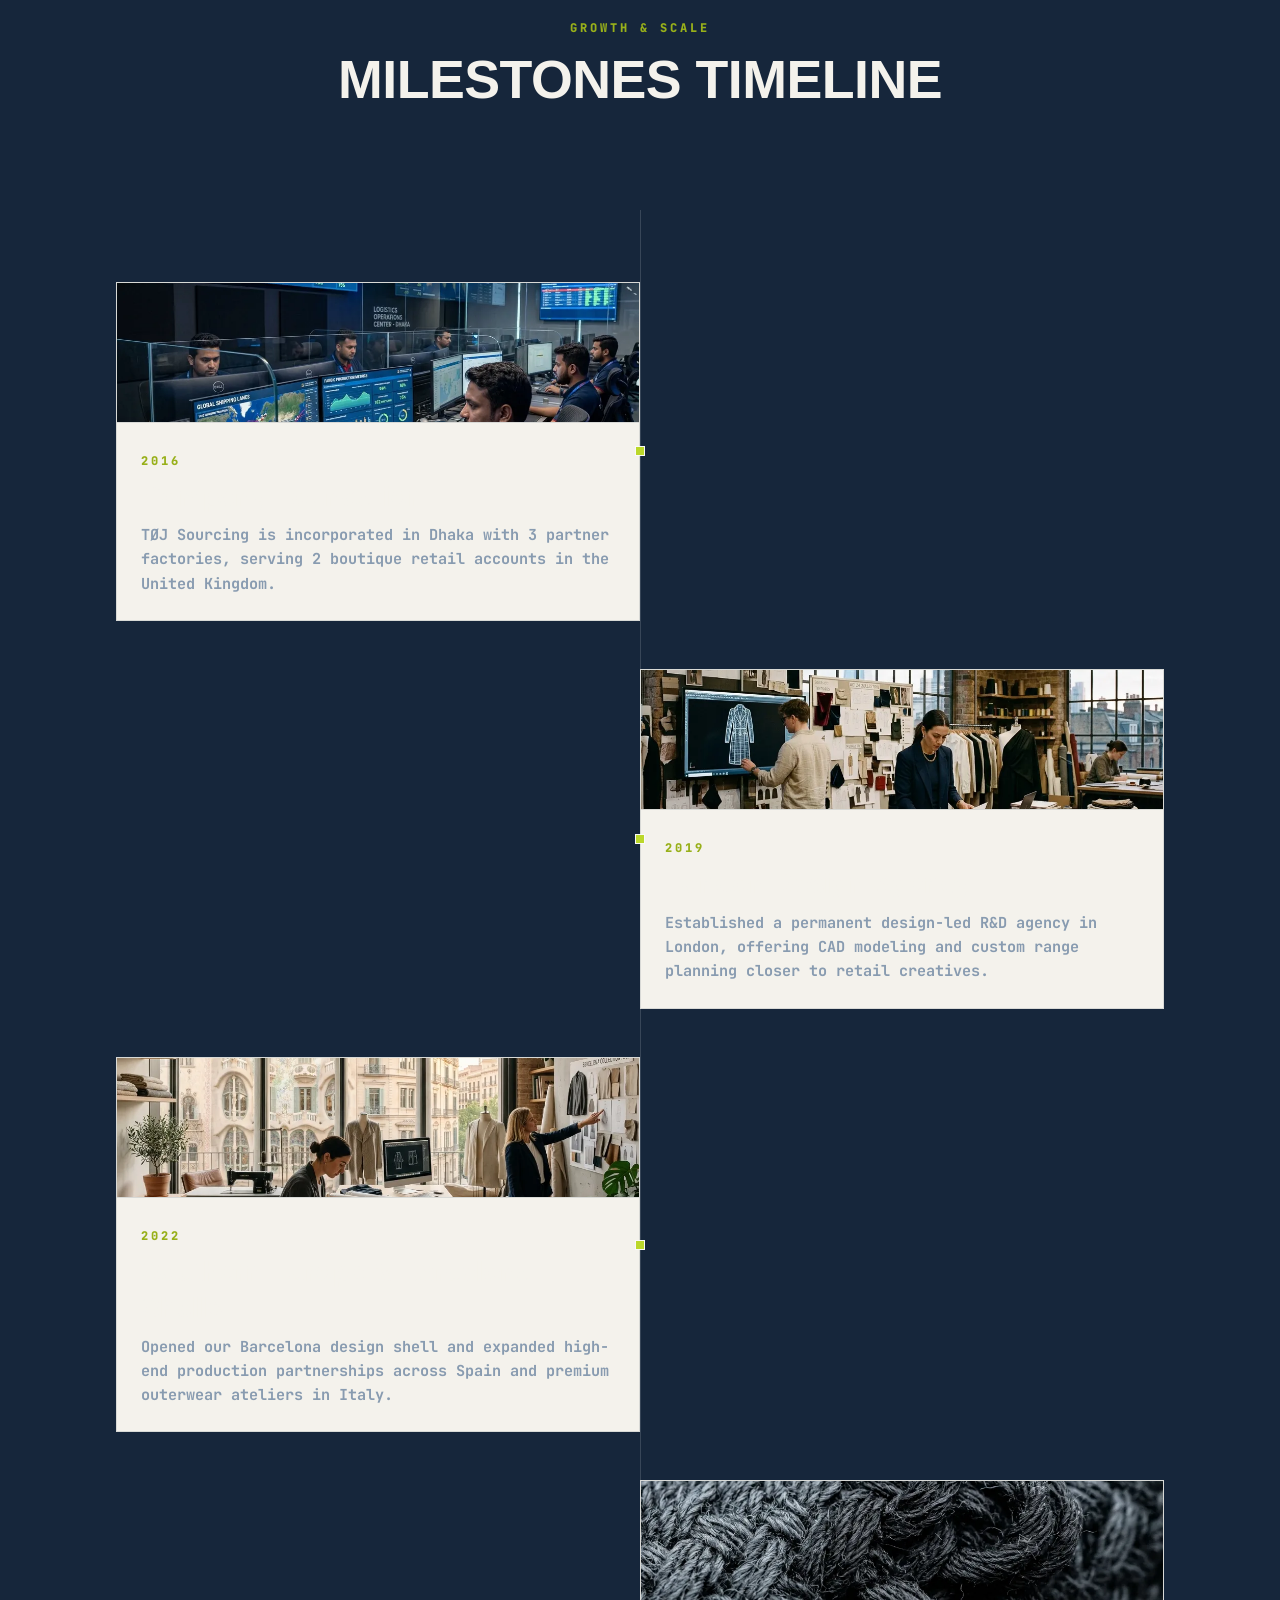
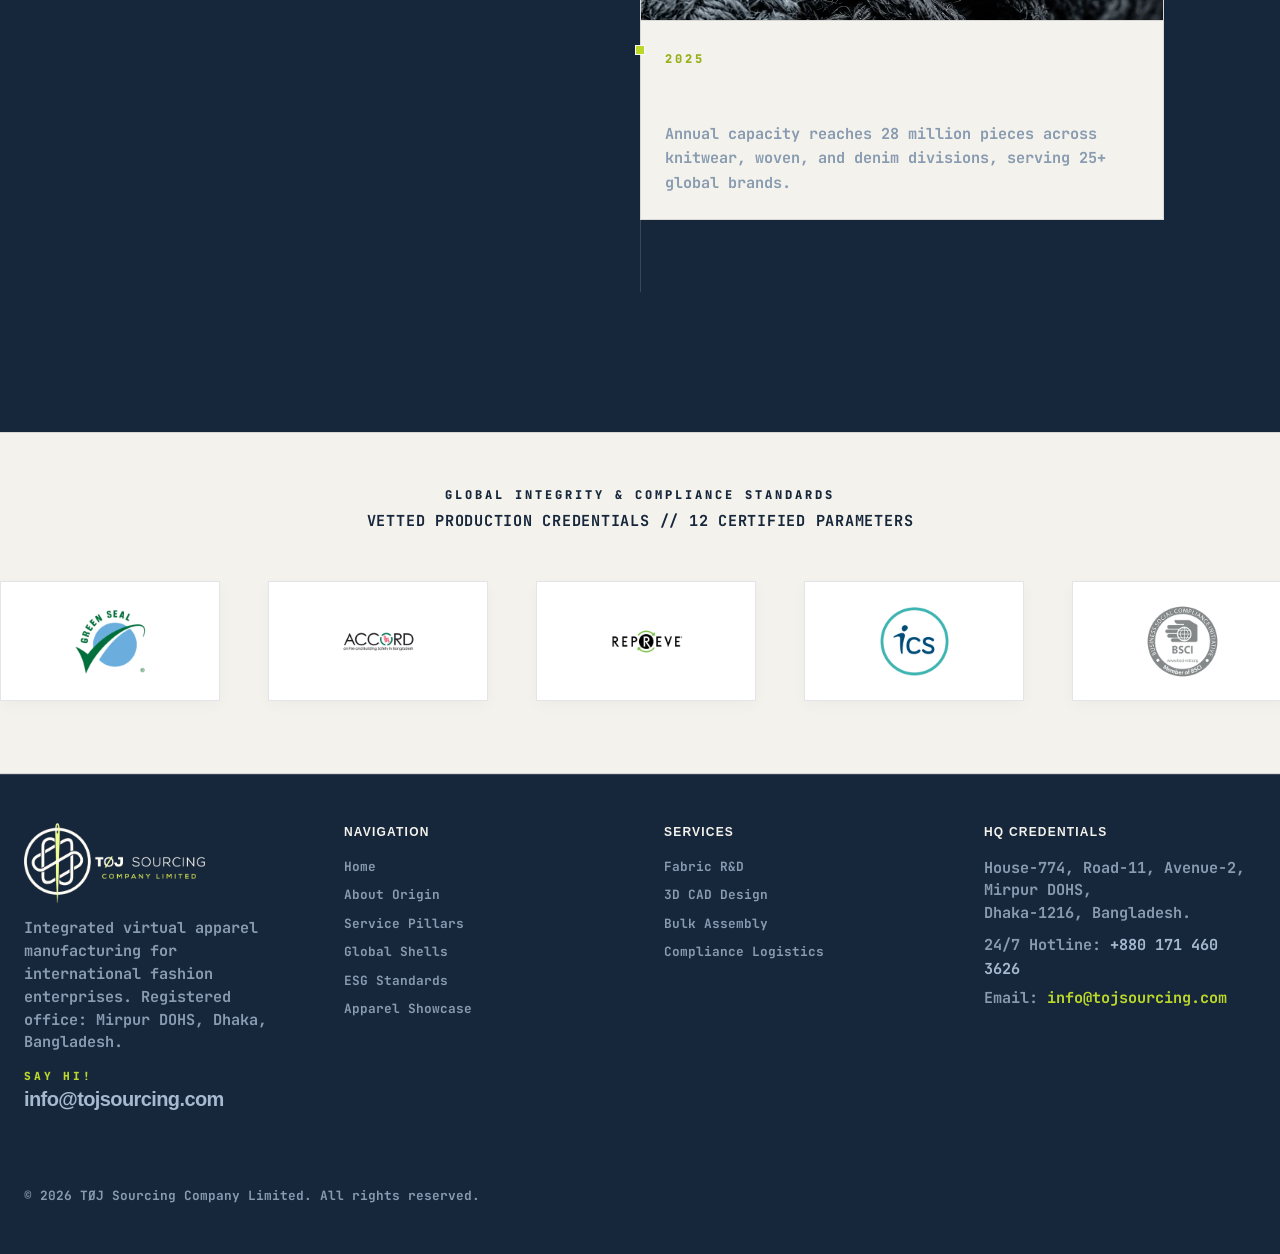
==== commit 1235e6f2: "Update about.html" ====
--- a/about.html
+++ b/about.html
@@ -269,7 +269,7 @@
             House-774, Road-11, Avenue-2, Mirpur DOHS,<br>Dhaka-1216, Bangladesh.
           </p>
           <p class="text-mono-md text-muted" style="margin-bottom: 4px;">
-            Hotline: <span style="color: var(--color-text-light);">+880 171 460 3626</span>
+           24/7 Hotline: <span style="color: var(--color-text-light);">+880 171 460 3626</span>
           </p>
           <p class="text-mono-md text-muted">
             Email: <a href="mailto:info@tojsourcing.com" class="footer-link" style="color: var(--color-lime);">info@tojsourcing.com</a>
--- a/css/style.css
+++ b/css/style.css
@@ -321,15 +321,15 @@
   justify-content: center; /* Center-align inner content */
 }
 .logo-svg {
-  height: 220px; /* Expanded visual height to offset transparent padding */
+  height: 80px; /* Cropped logo height */
   width: auto;
   display: block;
-  margin: -40px 0; /* Retains layout height at exactly 140px (220 - 80) */
-  transition: height var(--transition-medium), margin var(--transition-medium);
+  margin: 0;
+  transition: height var(--transition-medium);
 }
 nav.navbar.nav-scrolled .logo-svg {
-  height: 170px; /* Expanded visual height on scroll */
-  margin: -30px 0; /* Retains layout height at exactly 110px (170 - 60) */
+  height: 60px; /* Cropped logo height on scroll */
+  margin: 0;
 }
 .logo-text {
   font-family: var(--font-display);
@@ -1011,6 +1011,9 @@
     height: 70px !important;
     padding: 0 var(--spacing-md) !important;
   }
+  .navbar .logo-svg {
+    height: 50px !important;
+  }
   .navbar.nav-scrolled .logo-svg {
     height: 44px !important;
   }
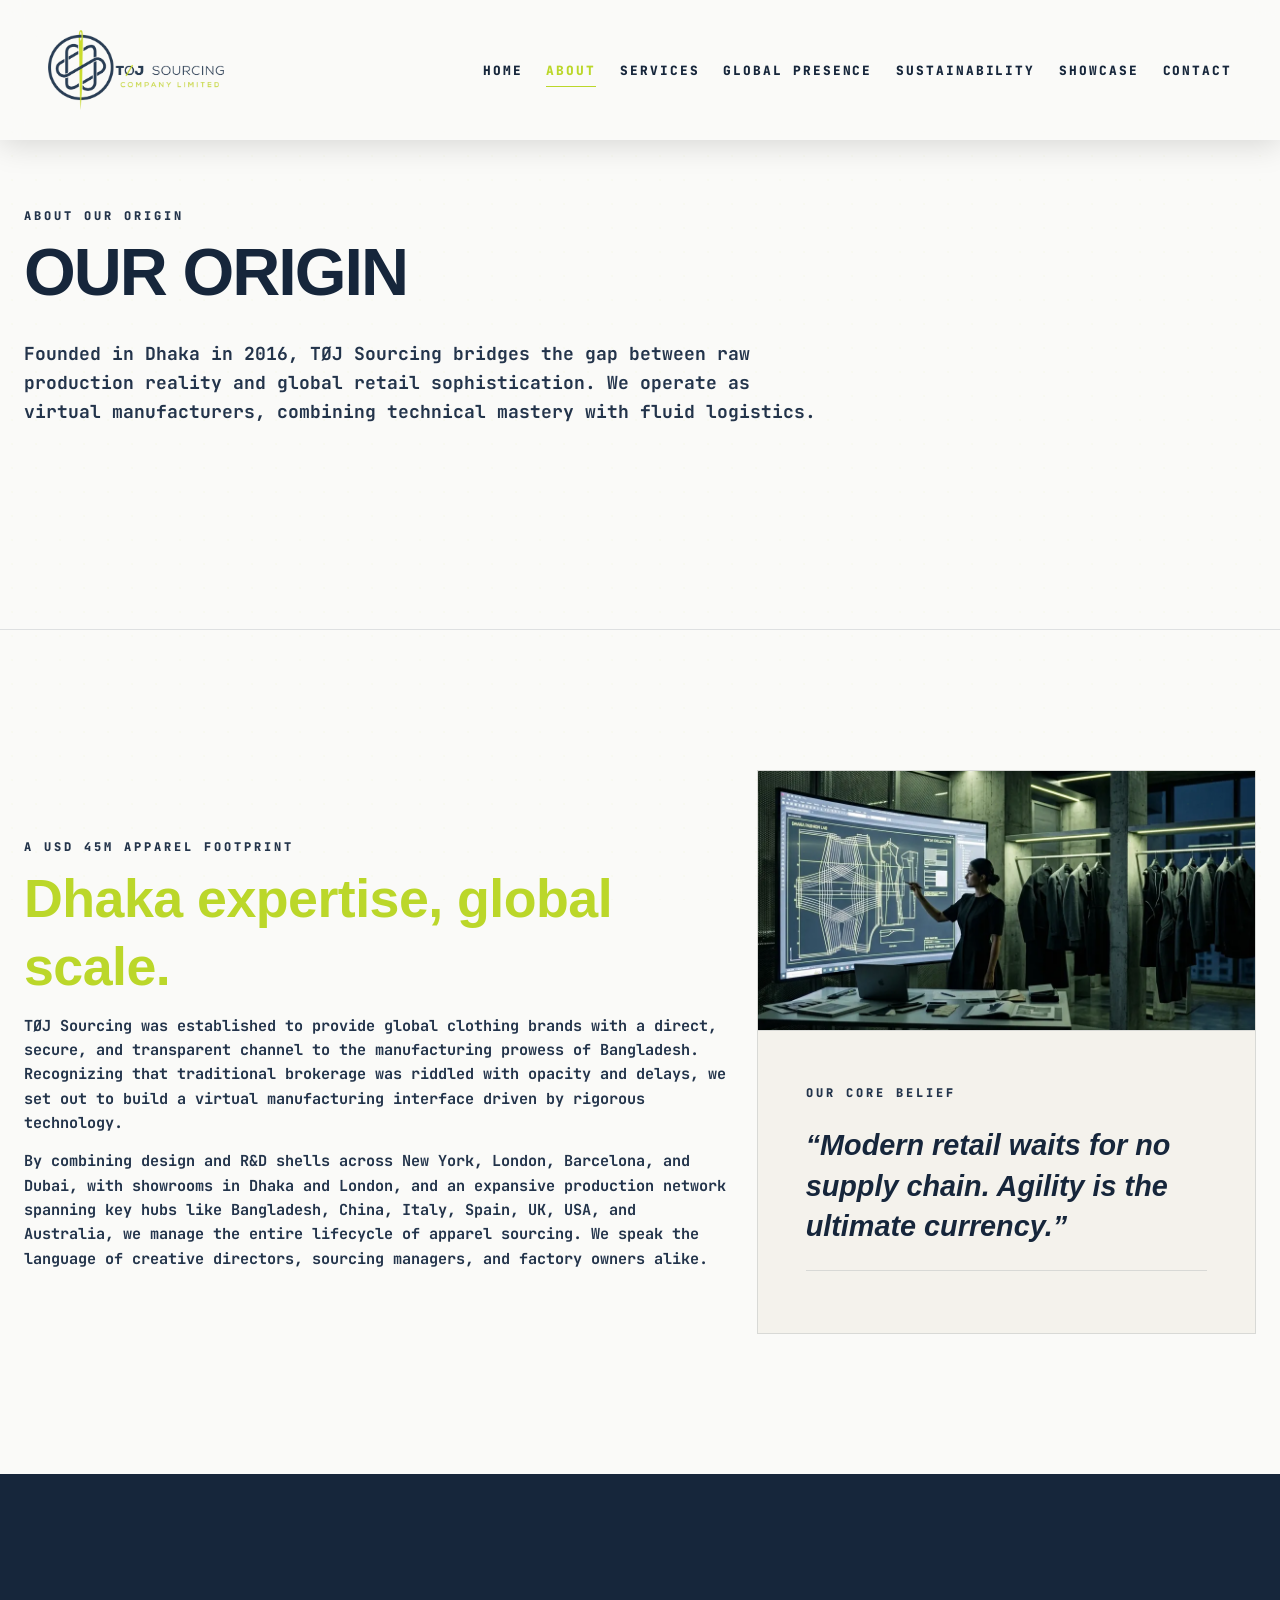
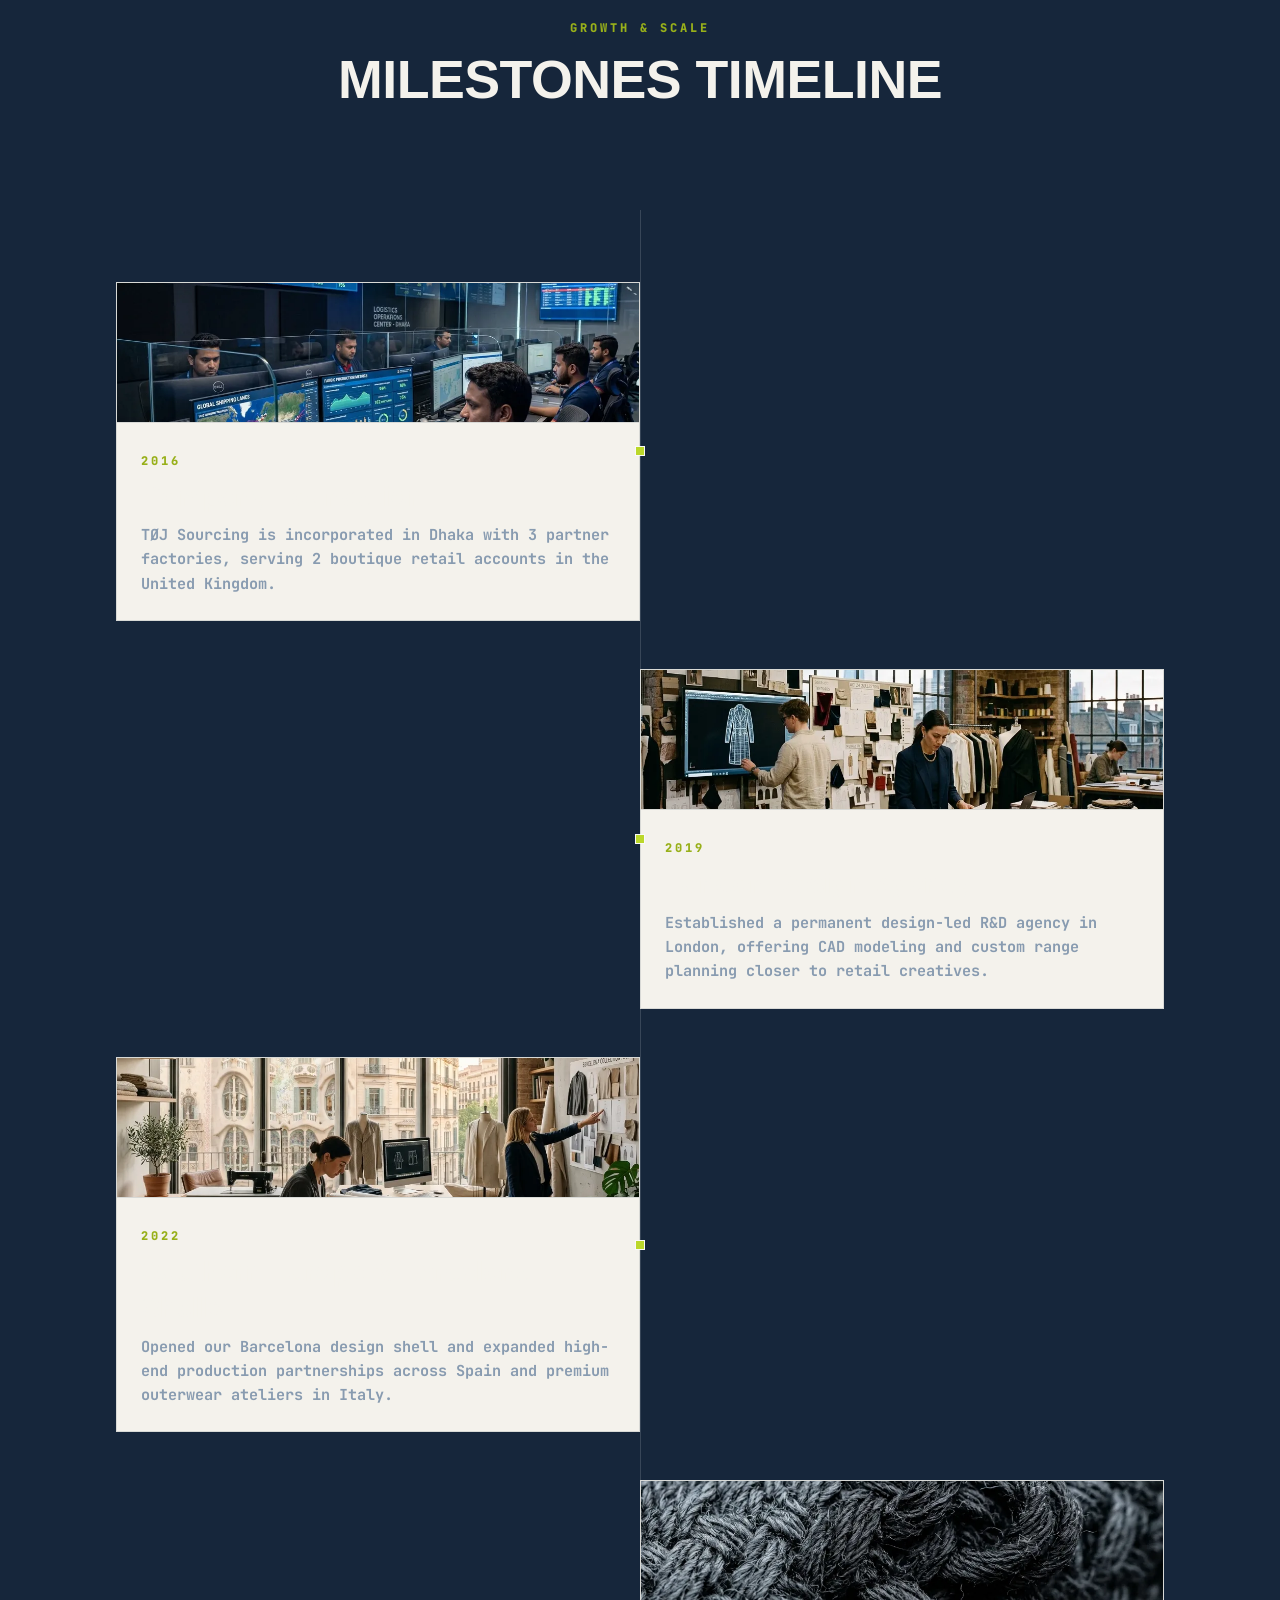
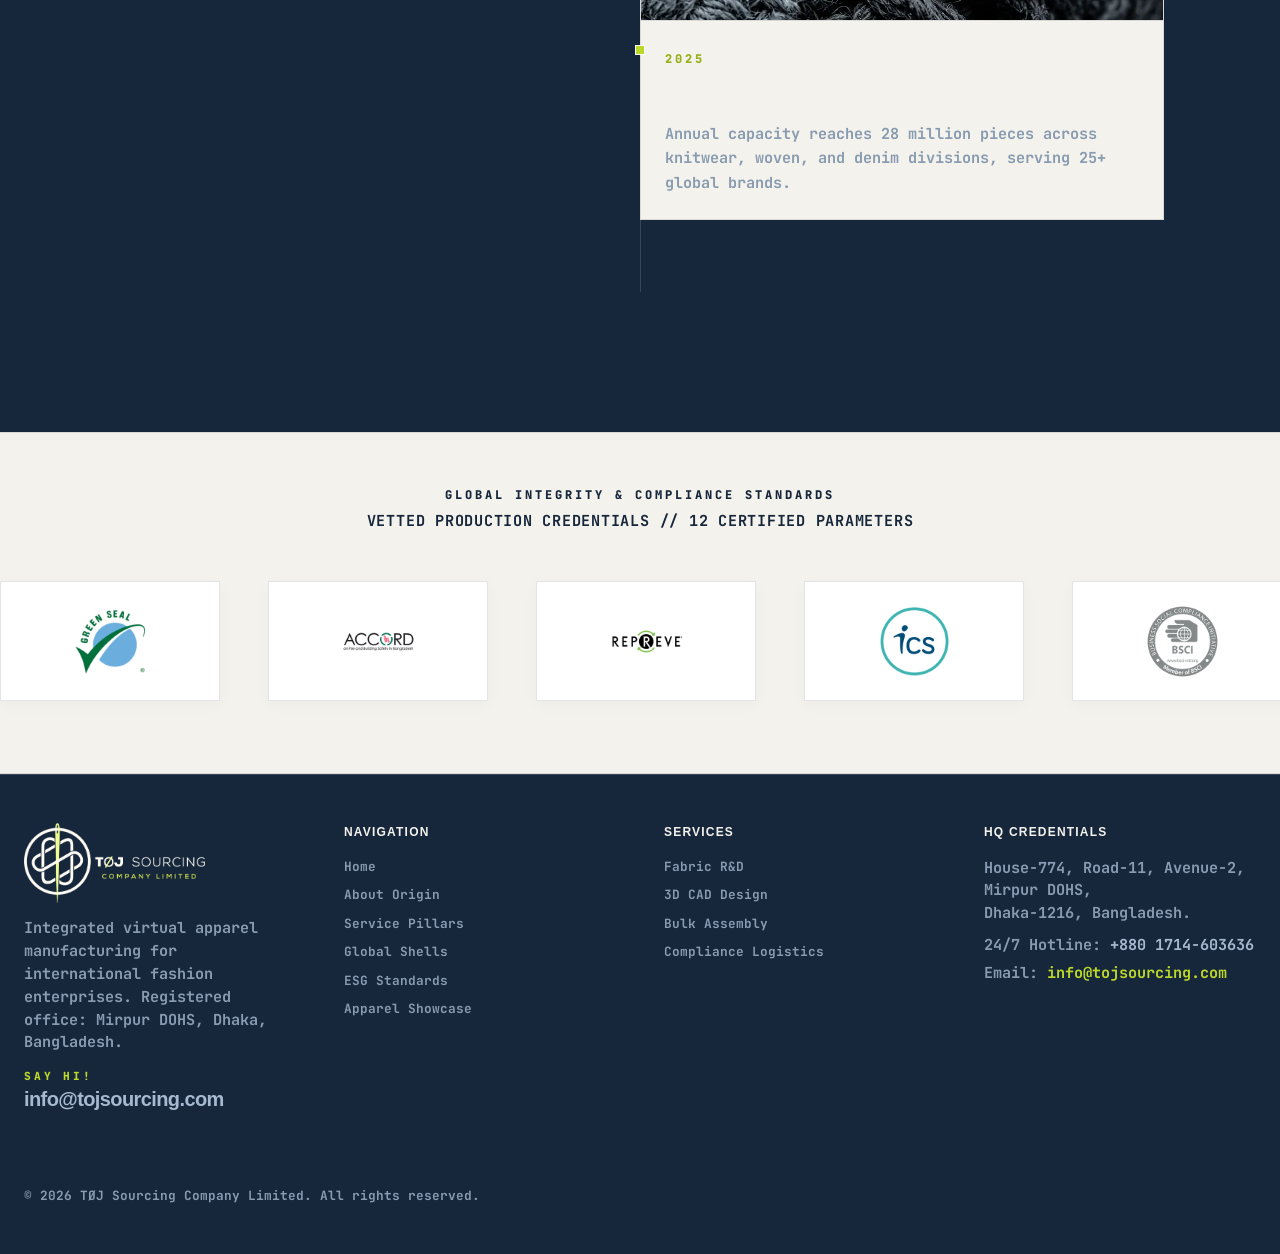
==== commit 17012f90: "Update about.html" ====
--- a/about.html
+++ b/about.html
@@ -269,7 +269,7 @@
             House-774, Road-11, Avenue-2, Mirpur DOHS,<br>Dhaka-1216, Bangladesh.
           </p>
           <p class="text-mono-md text-muted" style="margin-bottom: 4px;">
-           24/7 Hotline: <span style="color: var(--color-text-light);">+880 171 460 3626</span>
+           24/7 Hotline: <span style="color: var(--color-text-light);">+880 1714-603636</span>
           </p>
           <p class="text-mono-md text-muted">
             Email: <a href="mailto:info@tojsourcing.com" class="footer-link" style="color: var(--color-lime);">info@tojsourcing.com</a>
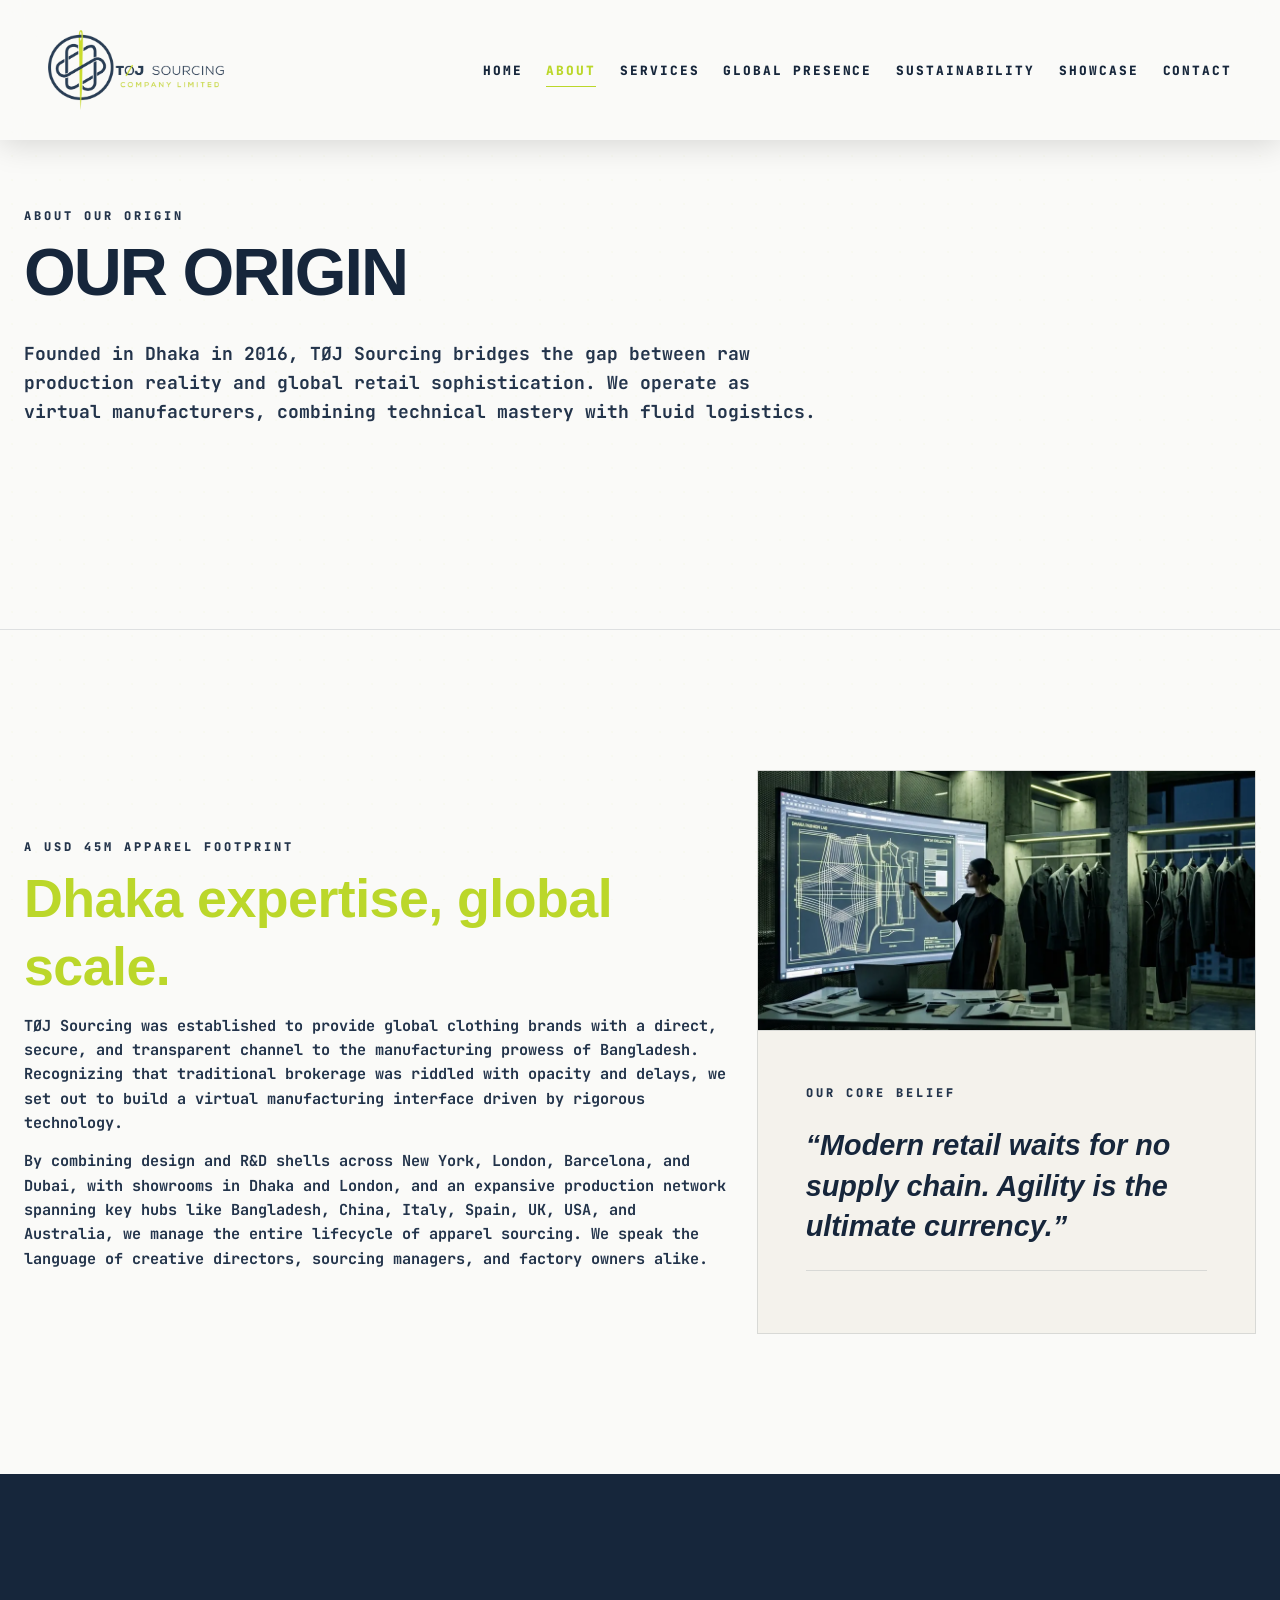
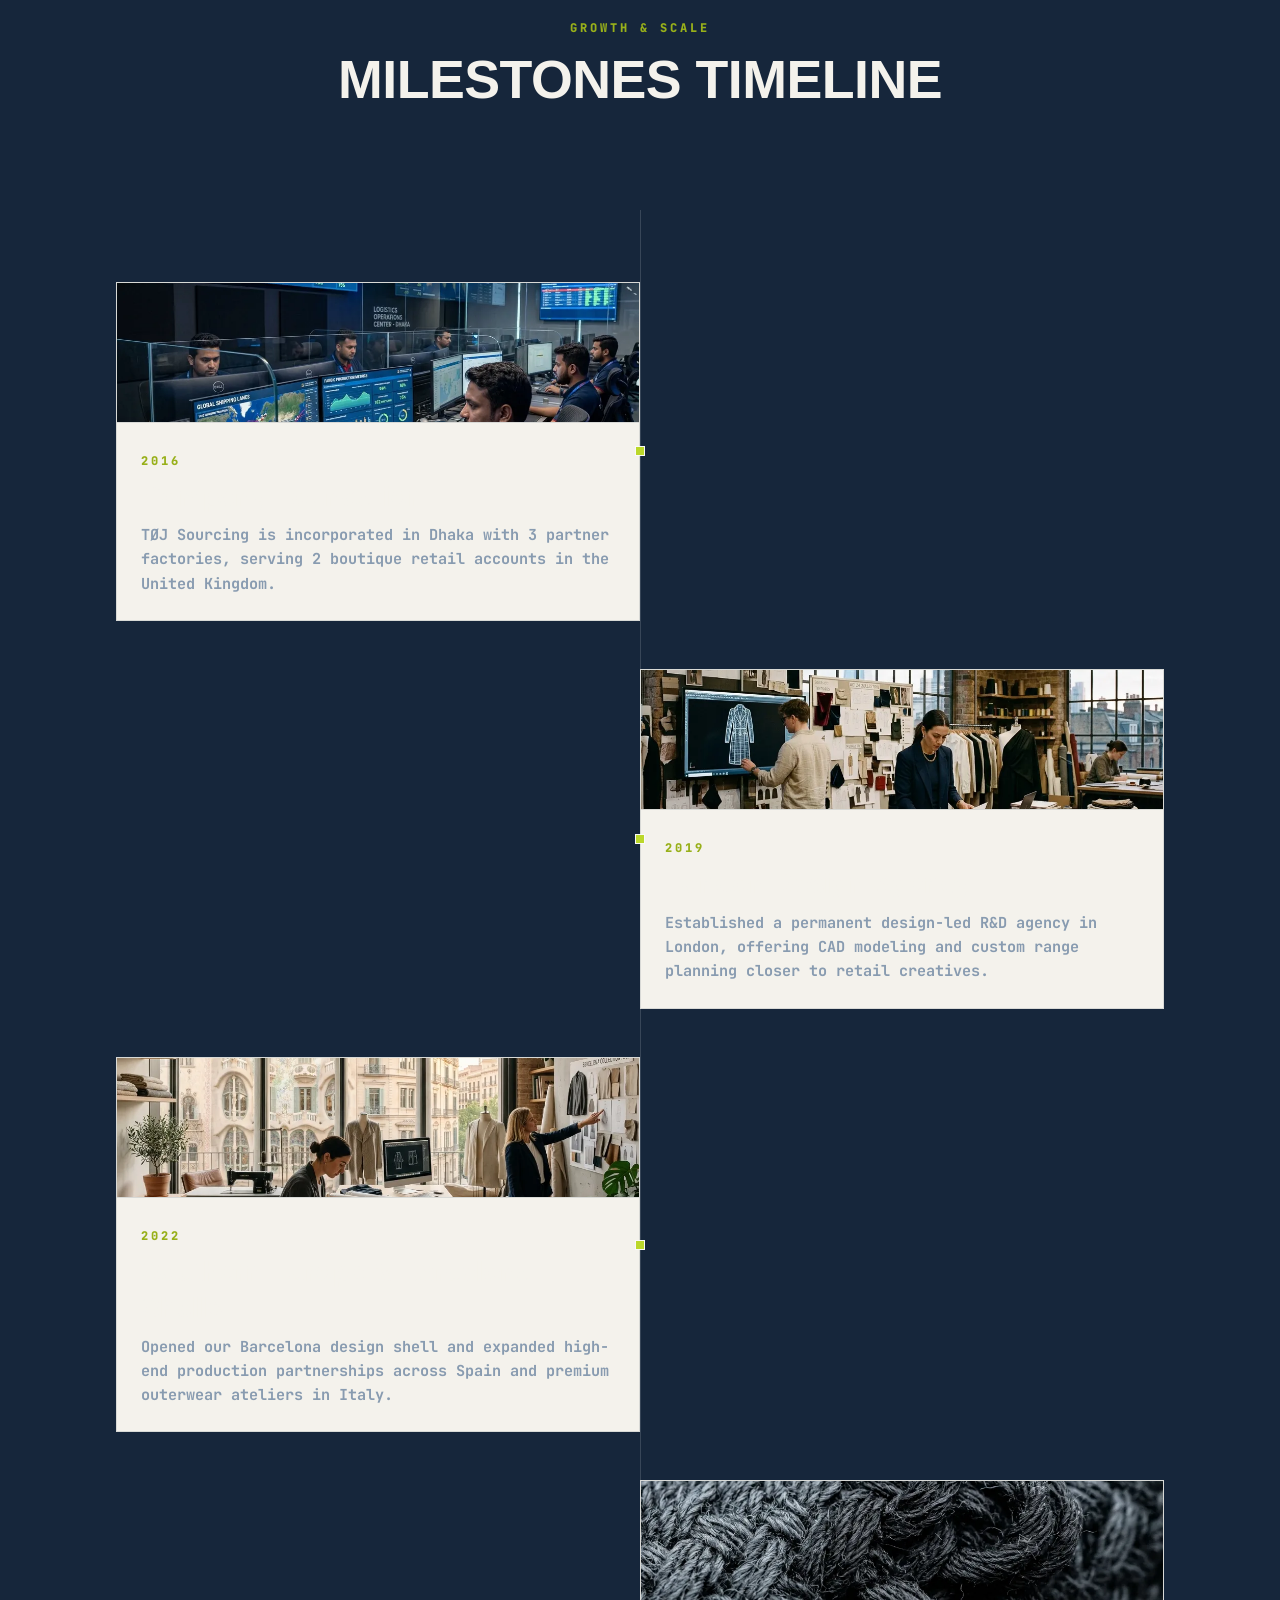
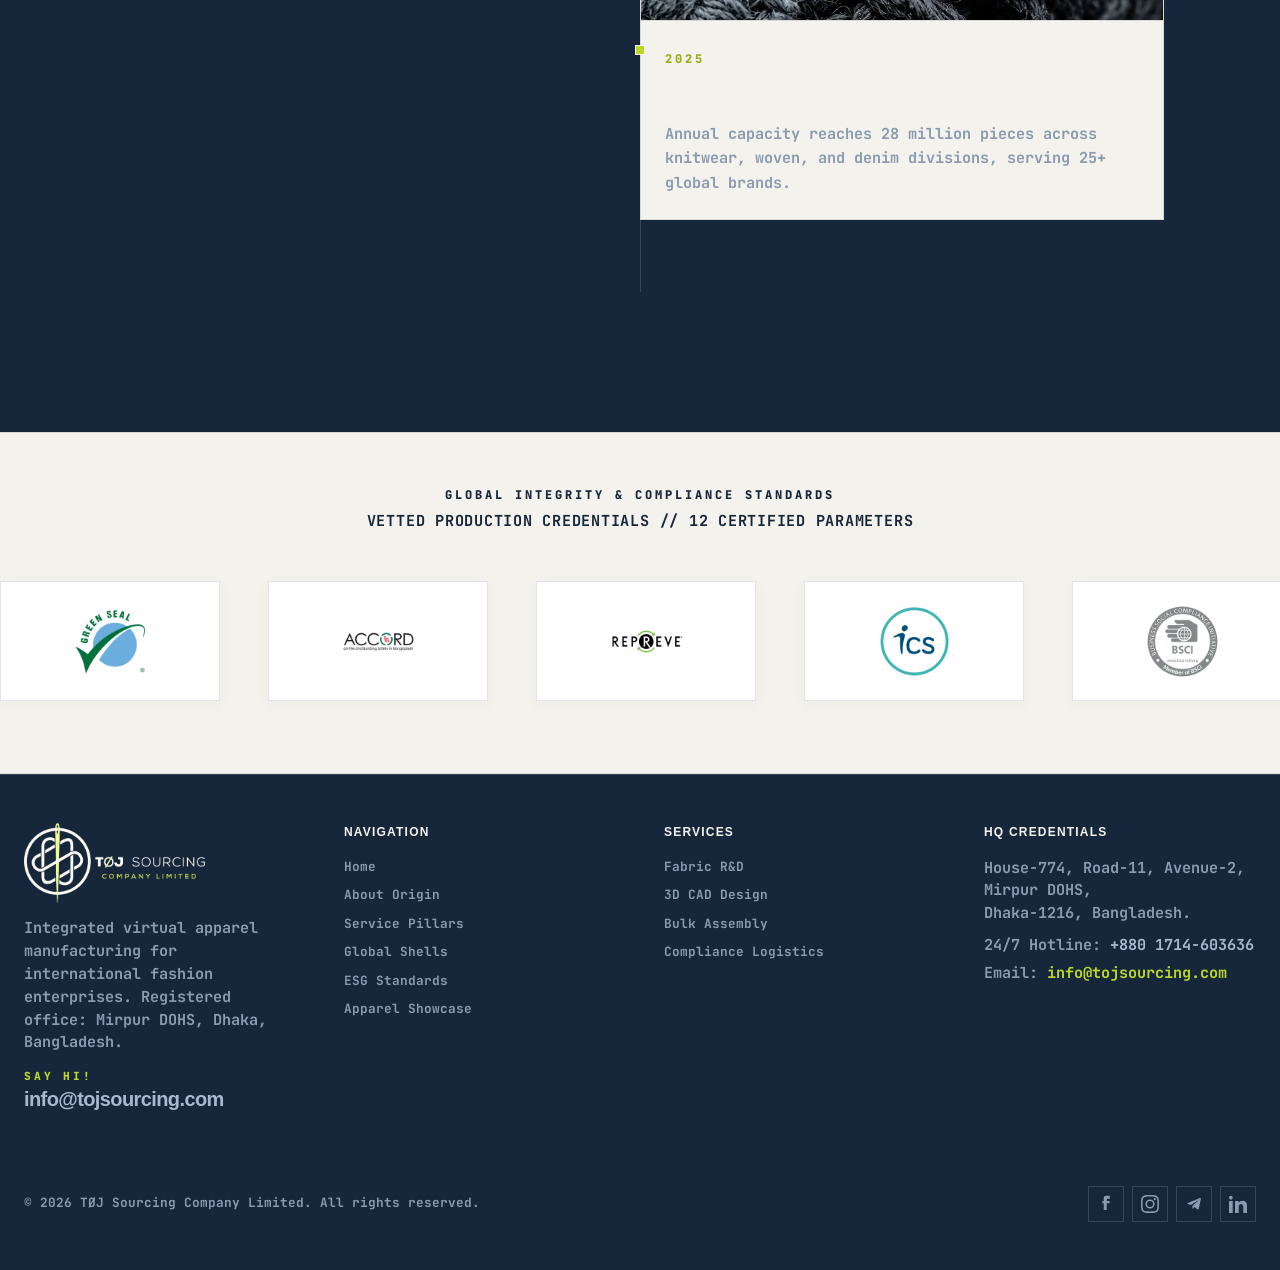
==== commit 82115f00: "feat: add social buttons for Facebook, Instagram, Telegram and LinkedIn to footer" ====
--- a/about.html
+++ b/about.html
@@ -277,9 +277,22 @@
         </div>
       </div>
       
-      <div style="border-top: 1px solid var(--color-slate); margin-top: var(--spacing-xl); padding-top: var(--spacing-lg); display: flex; justify-content: space-between; flex-wrap: wrap; gap: var(--spacing-md);">
+      <div style="border-top: 1px solid var(--color-slate); margin-top: var(--spacing-xl); padding-top: var(--spacing-lg); display: flex; justify-content: space-between; flex-wrap: wrap; gap: var(--spacing-md); align-items: center;">
         <p>&copy; 2026 TØJ Sourcing Company Limited. All rights reserved.</p>
-        
+        <div class="footer-socials">
+          <a href="https://www.facebook.com/tojsourcing/" target="_blank" rel="noopener noreferrer" class="social-link" aria-label="Facebook">
+            <svg viewBox="0 0 24 24"><path d="M9 8H7v3h2v9h4v-9h3.6l.4-3H13V6c0-.5.5-1 1-1h3V1H13c-3.3 0-4 1.7-4 3v4z"/></svg>
+          </a>
+          <a href="https://www.instagram.com/tojsourcing/" target="_blank" rel="noopener noreferrer" class="social-link" aria-label="Instagram">
+            <svg viewBox="0 0 24 24"><path d="M12 2.163c3.204 0 3.584.012 4.85.071 3.252.148 4.771 1.691 4.919 4.919.058 1.265.069 1.645.069 4.849 0 3.205-.012 3.584-.069 4.849-.149 3.225-1.664 4.771-4.919 4.919-1.266.058-1.644.07-4.85.07-3.204 0-3.584-.012-4.849-.07-3.26-.149-4.771-1.699-4.919-4.92-.058-1.265-.07-1.644-.07-4.849 0-3.204.013-3.583.07-4.849.149-3.227 1.664-4.771 4.919-4.919 1.266-.057 1.645-.069 4.849-.069zM12 0C8.741 0 8.333.014 7.053.072 2.695.272.273 2.69.073 7.051.014 8.333 0 8.741 0 12c0 3.259.014 3.668.072 4.948.2 4.358 2.618 6.78 6.98 6.98C8.333 23.986 8.741 24 12 24c3.259 0 3.668-.014 4.948-.072 4.354-.2 6.782-2.618 6.979-6.98.059-1.28.073-1.689.073-4.948 0-3.259-.014-3.667-.072-4.947-.196-4.354-2.617-6.78-6.979-6.98C15.668.014 15.259 0 12 0zm0 5.838a6.162 6.162 0 100 12.324 6.162 6.162 0 000-12.324zM12 16a4 4 0 110-8 4 4 0 010 8zm6.406-11.845a1.44 1.44 0 100 2.881 1.44 1.44 0 000-2.881z"/></svg>
+          </a>
+          <a href="https://t.me/tojsourcing" target="_blank" rel="noopener noreferrer" class="social-link" aria-label="Telegram">
+            <svg viewBox="0 0 24 24"><path d="M9.78 18.65l.28-4.28 7.76-7.01c.34-.3-.07-.47-.52-.17L7.79 13.3 3.64 12c-.9-.28-.92-.9.19-1.33L20 4.14c.75-.28 1.4.17 1.15 1.25l-2.77 13.06c-.2.92-.75 1.15-1.52.72l-4.22-3.11-2.03 1.96c-.23.23-.42.42-.85.42z"/></svg>
+          </a>
+          <a href="https://www.linkedin.com/company/tojsourcing/" target="_blank" rel="noopener noreferrer" class="social-link" aria-label="LinkedIn">
+            <svg viewBox="0 0 24 24"><path d="M4.98 3.5c0 1.381-1.11 2.5-2.48 2.5s-2.48-1.119-2.48-2.5c0-1.38 1.11-2.5 2.48-2.5s2.48 1.12 2.48 2.5zm.02 4.5h-5v16h5v-16zm7.982 0h-4.968v16h4.969v-8.399c0-4.67 6.029-5.052 6.029 0v8.399h4.988v-10.131c0-7.88-8.922-7.593-11.018-3.714v-2.155z"/></svg>
+          </a>
+        </div>
       </div>
     </div>
   </footer>
--- a/css/style.css
+++ b/css/style.css
@@ -886,6 +886,37 @@
   color: var(--color-lime);
 }
 
+.footer-socials {
+  display: flex;
+  gap: var(--spacing-sm);
+  align-items: center;
+}
+
+.footer-socials .social-link {
+  display: flex;
+  align-items: center;
+  justify-content: center;
+  width: 36px;
+  height: 36px;
+  color: #889bb0;
+  border: 1px solid var(--color-slate-light);
+  transition: all var(--transition-fast);
+  text-decoration: none;
+}
+
+.footer-socials .social-link:hover {
+  color: var(--color-lime);
+  border-color: var(--color-lime);
+  background-color: rgba(187, 215, 42, 0.05);
+  transform: translateY(-2px);
+}
+
+.footer-socials .social-link svg {
+  width: 18px;
+  height: 18px;
+  fill: currentColor;
+}
+
 /* --- Certification Infinite Panning Track --- */
 .cert-pan-container {
   overflow: hidden;
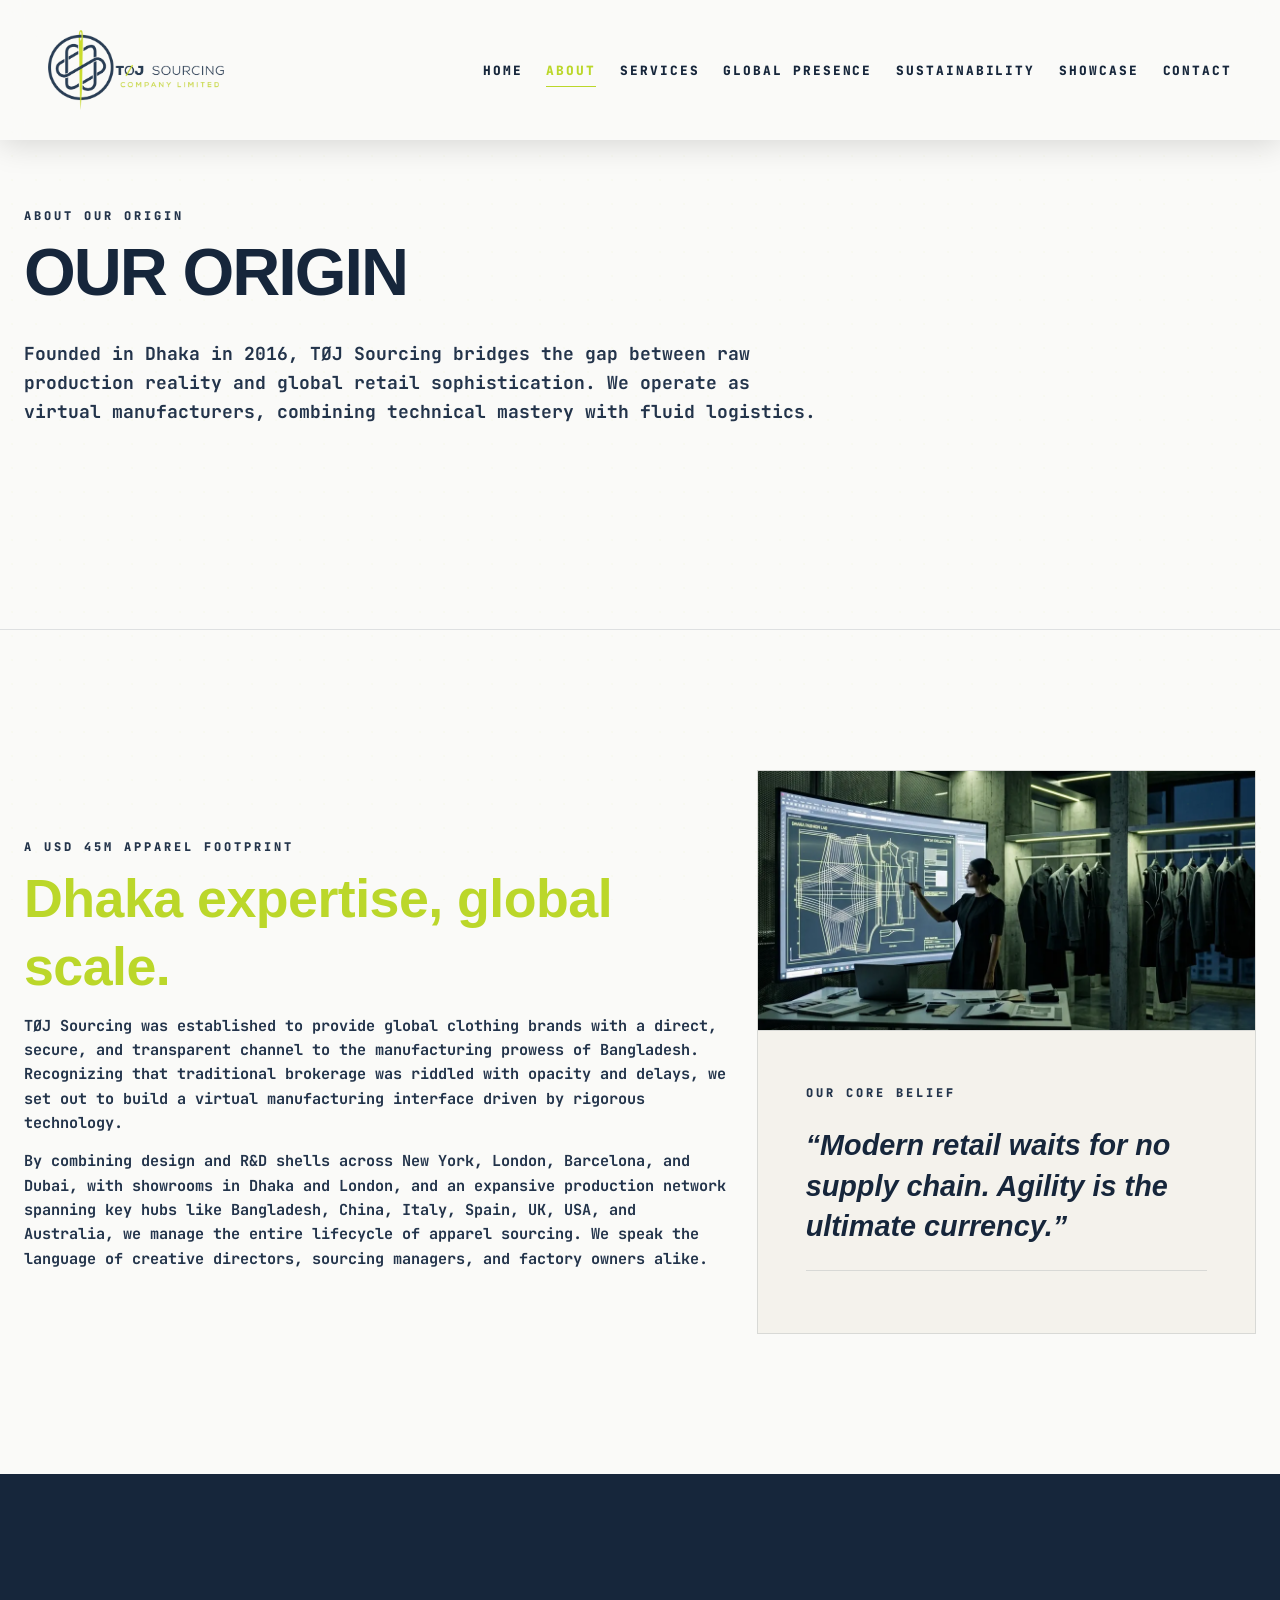
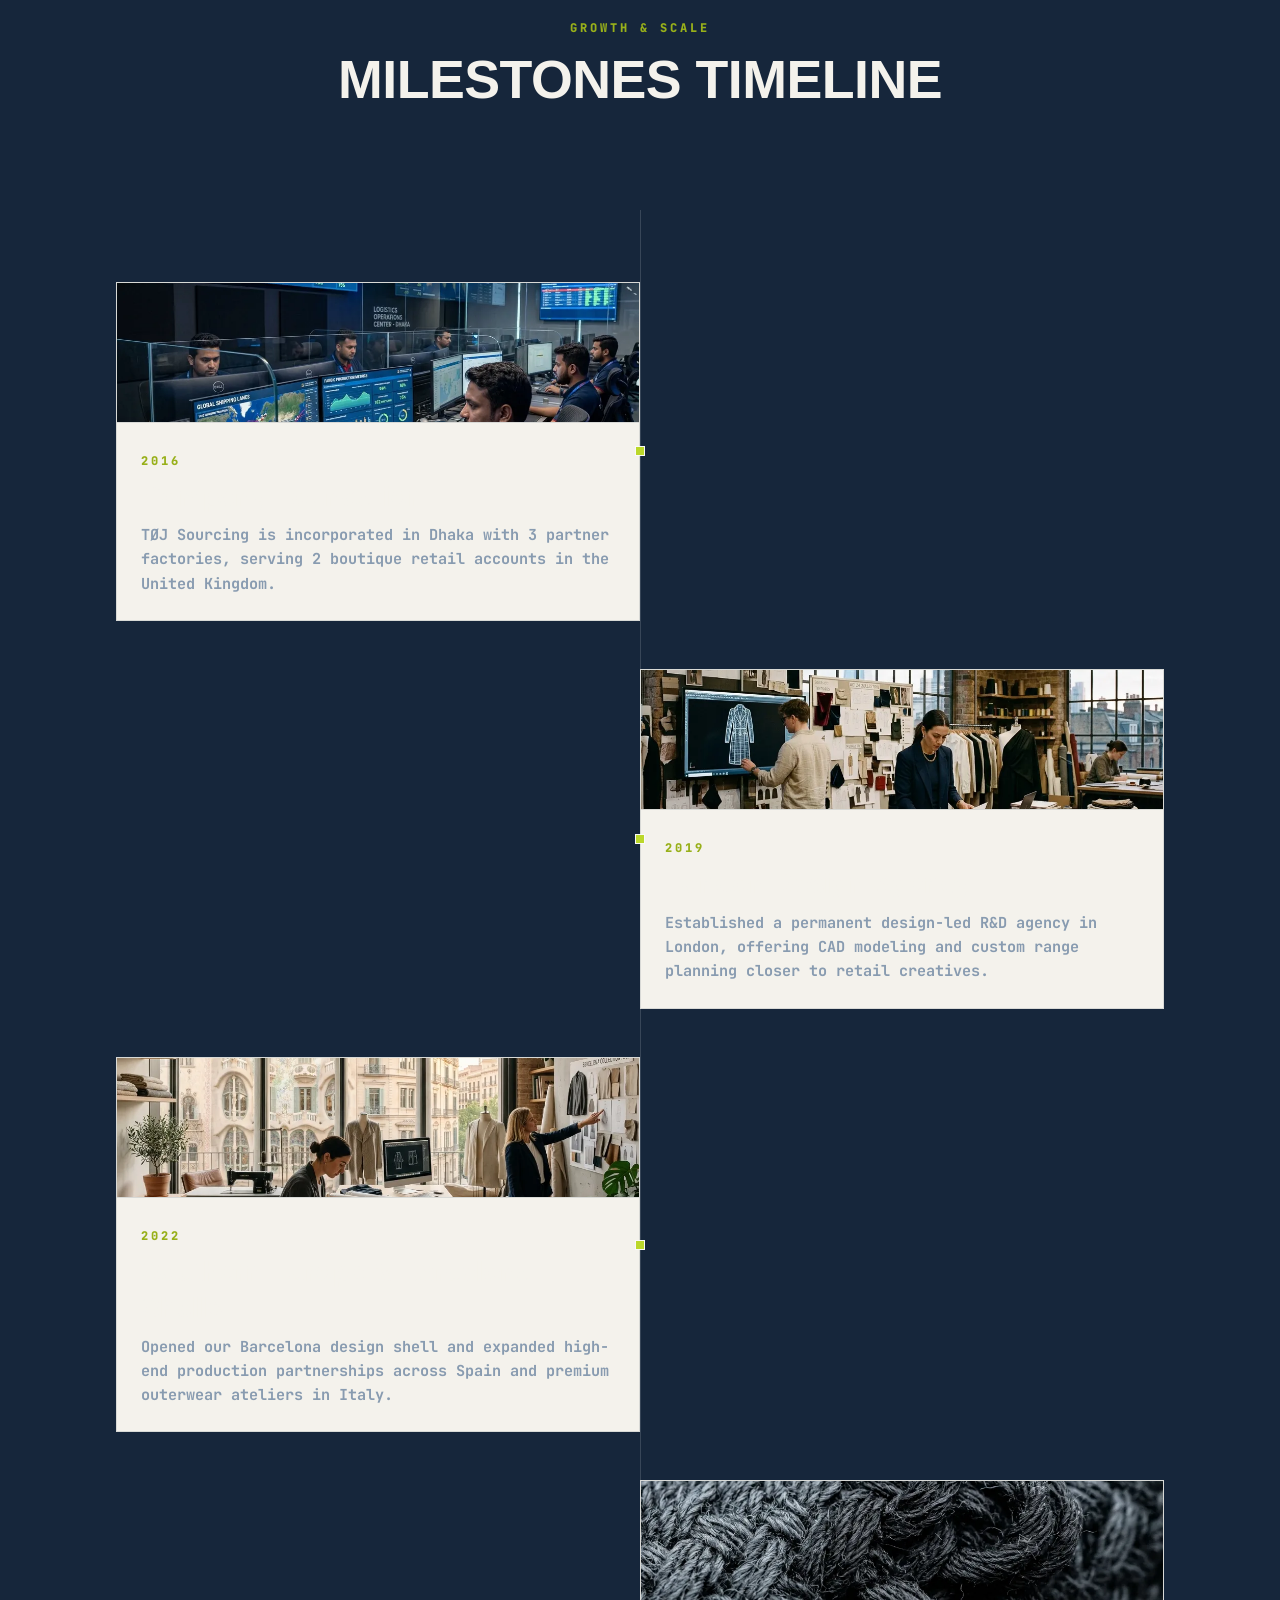
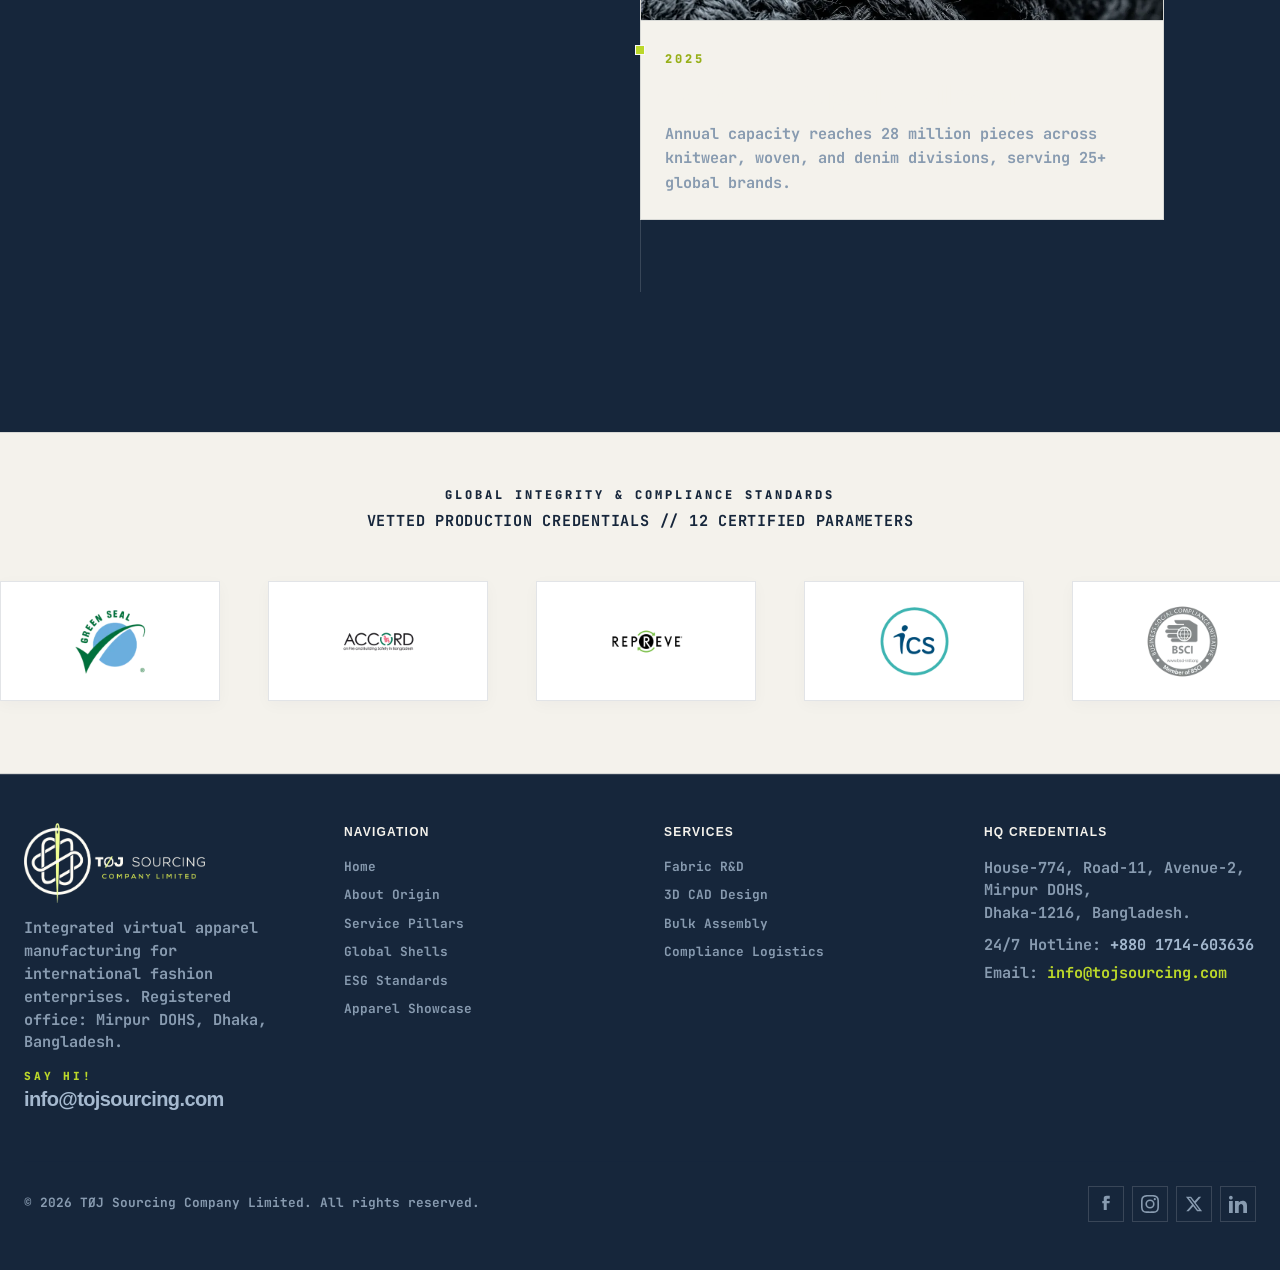
==== commit c5b5e24b: "chore: replace Telegram with Twitter/X in footer" ====
--- a/about.html
+++ b/about.html
@@ -286,8 +286,8 @@
           <a href="https://www.instagram.com/tojsourcing/" target="_blank" rel="noopener noreferrer" class="social-link" aria-label="Instagram">
             <svg viewBox="0 0 24 24"><path d="M12 2.163c3.204 0 3.584.012 4.85.071 3.252.148 4.771 1.691 4.919 4.919.058 1.265.069 1.645.069 4.849 0 3.205-.012 3.584-.069 4.849-.149 3.225-1.664 4.771-4.919 4.919-1.266.058-1.644.07-4.85.07-3.204 0-3.584-.012-4.849-.07-3.26-.149-4.771-1.699-4.919-4.92-.058-1.265-.07-1.644-.07-4.849 0-3.204.013-3.583.07-4.849.149-3.227 1.664-4.771 4.919-4.919 1.266-.057 1.645-.069 4.849-.069zM12 0C8.741 0 8.333.014 7.053.072 2.695.272.273 2.69.073 7.051.014 8.333 0 8.741 0 12c0 3.259.014 3.668.072 4.948.2 4.358 2.618 6.78 6.98 6.98C8.333 23.986 8.741 24 12 24c3.259 0 3.668-.014 4.948-.072 4.354-.2 6.782-2.618 6.979-6.98.059-1.28.073-1.689.073-4.948 0-3.259-.014-3.667-.072-4.947-.196-4.354-2.617-6.78-6.979-6.98C15.668.014 15.259 0 12 0zm0 5.838a6.162 6.162 0 100 12.324 6.162 6.162 0 000-12.324zM12 16a4 4 0 110-8 4 4 0 010 8zm6.406-11.845a1.44 1.44 0 100 2.881 1.44 1.44 0 000-2.881z"/></svg>
           </a>
-          <a href="https://t.me/tojsourcing" target="_blank" rel="noopener noreferrer" class="social-link" aria-label="Telegram">
-            <svg viewBox="0 0 24 24"><path d="M9.78 18.65l.28-4.28 7.76-7.01c.34-.3-.07-.47-.52-.17L7.79 13.3 3.64 12c-.9-.28-.92-.9.19-1.33L20 4.14c.75-.28 1.4.17 1.15 1.25l-2.77 13.06c-.2.92-.75 1.15-1.52.72l-4.22-3.11-2.03 1.96c-.23.23-.42.42-.85.42z"/></svg>
+          <a href="https://x.com/tojsourcing" target="_blank" rel="noopener noreferrer" class="social-link" aria-label="Twitter">
+            <svg viewBox="0 0 24 24"><path d="M18.244 2.25h3.308l-7.227 8.26 8.502 11.24H16.17l-5.214-6.817L4.99 21.75H1.68l7.73-8.835L1.254 2.25H8.08l4.713 6.231zm-1.161 17.52h1.833L7.084 4.126H5.117z"/></svg>
           </a>
           <a href="https://www.linkedin.com/company/tojsourcing/" target="_blank" rel="noopener noreferrer" class="social-link" aria-label="LinkedIn">
             <svg viewBox="0 0 24 24"><path d="M4.98 3.5c0 1.381-1.11 2.5-2.48 2.5s-2.48-1.119-2.48-2.5c0-1.38 1.11-2.5 2.48-2.5s2.48 1.12 2.48 2.5zm.02 4.5h-5v16h5v-16zm7.982 0h-4.968v16h4.969v-8.399c0-4.67 6.029-5.052 6.029 0v8.399h4.988v-10.131c0-7.88-8.922-7.593-11.018-3.714v-2.155z"/></svg>
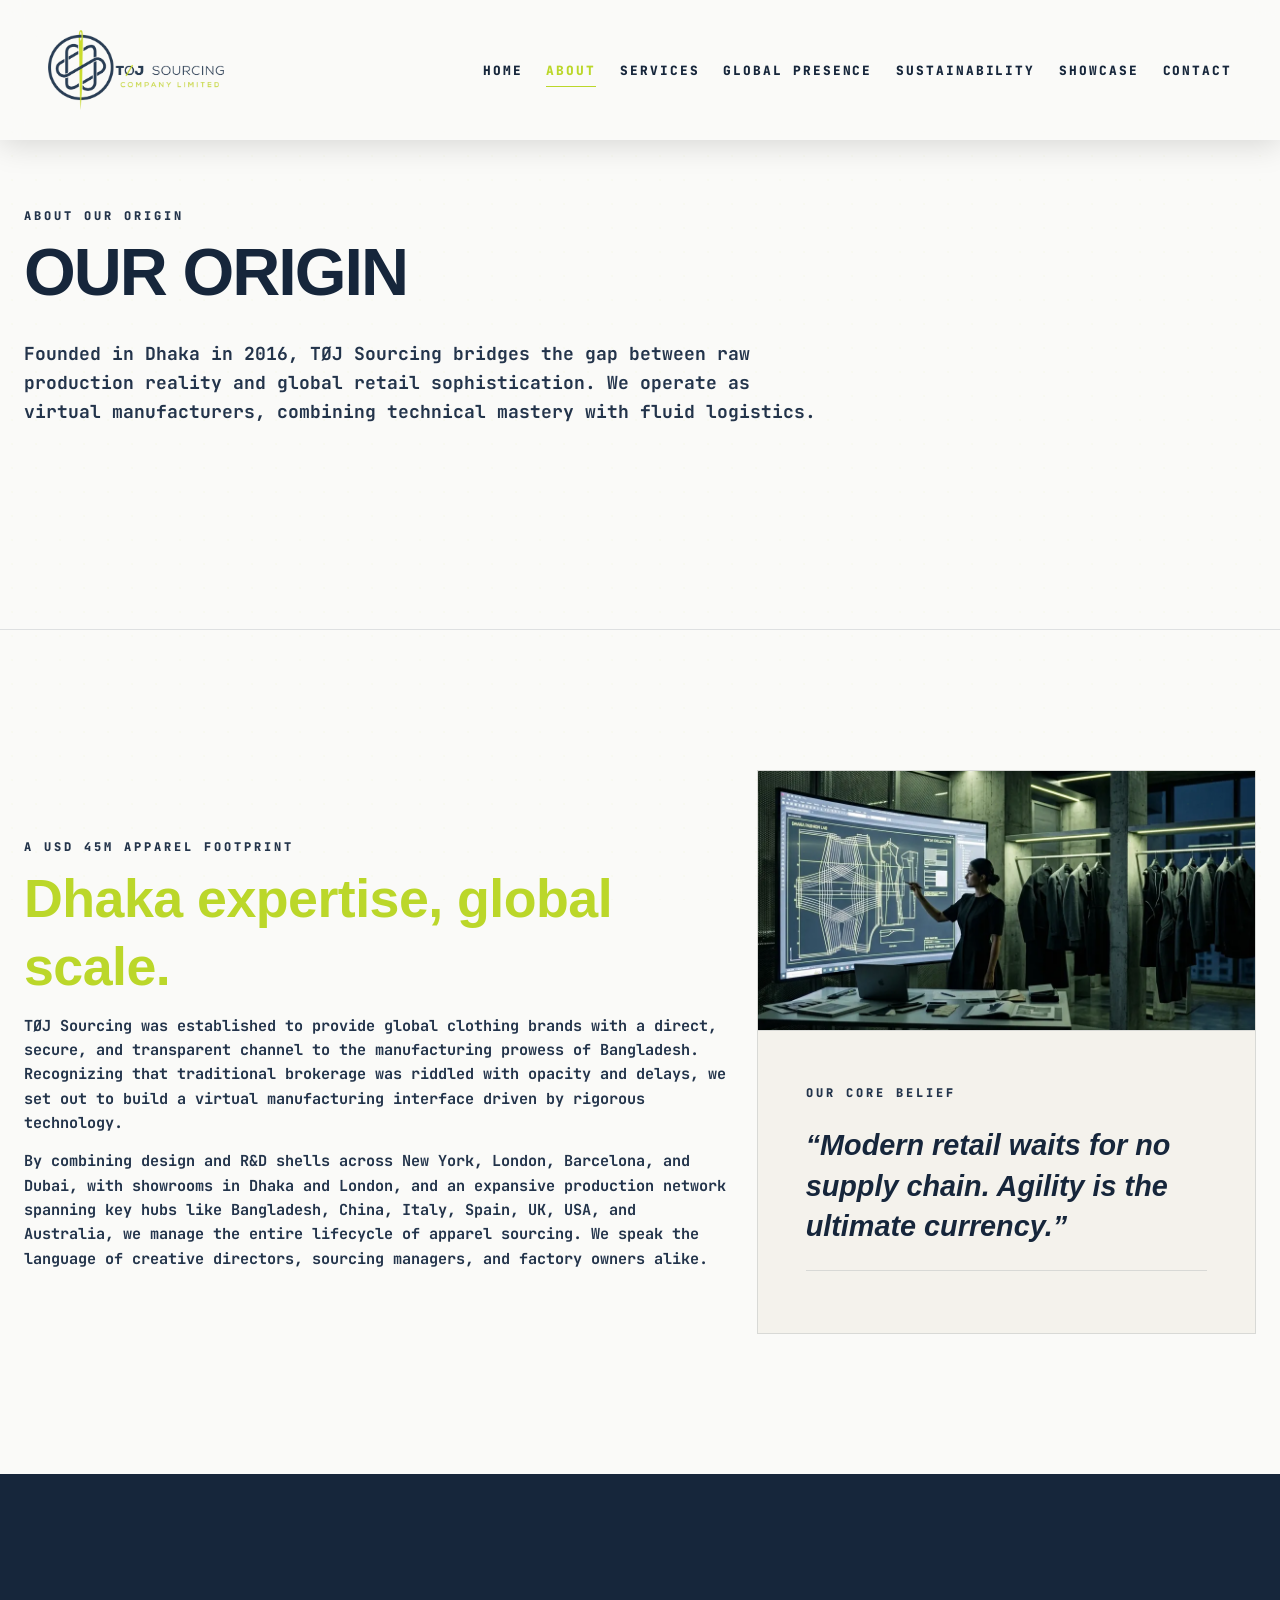
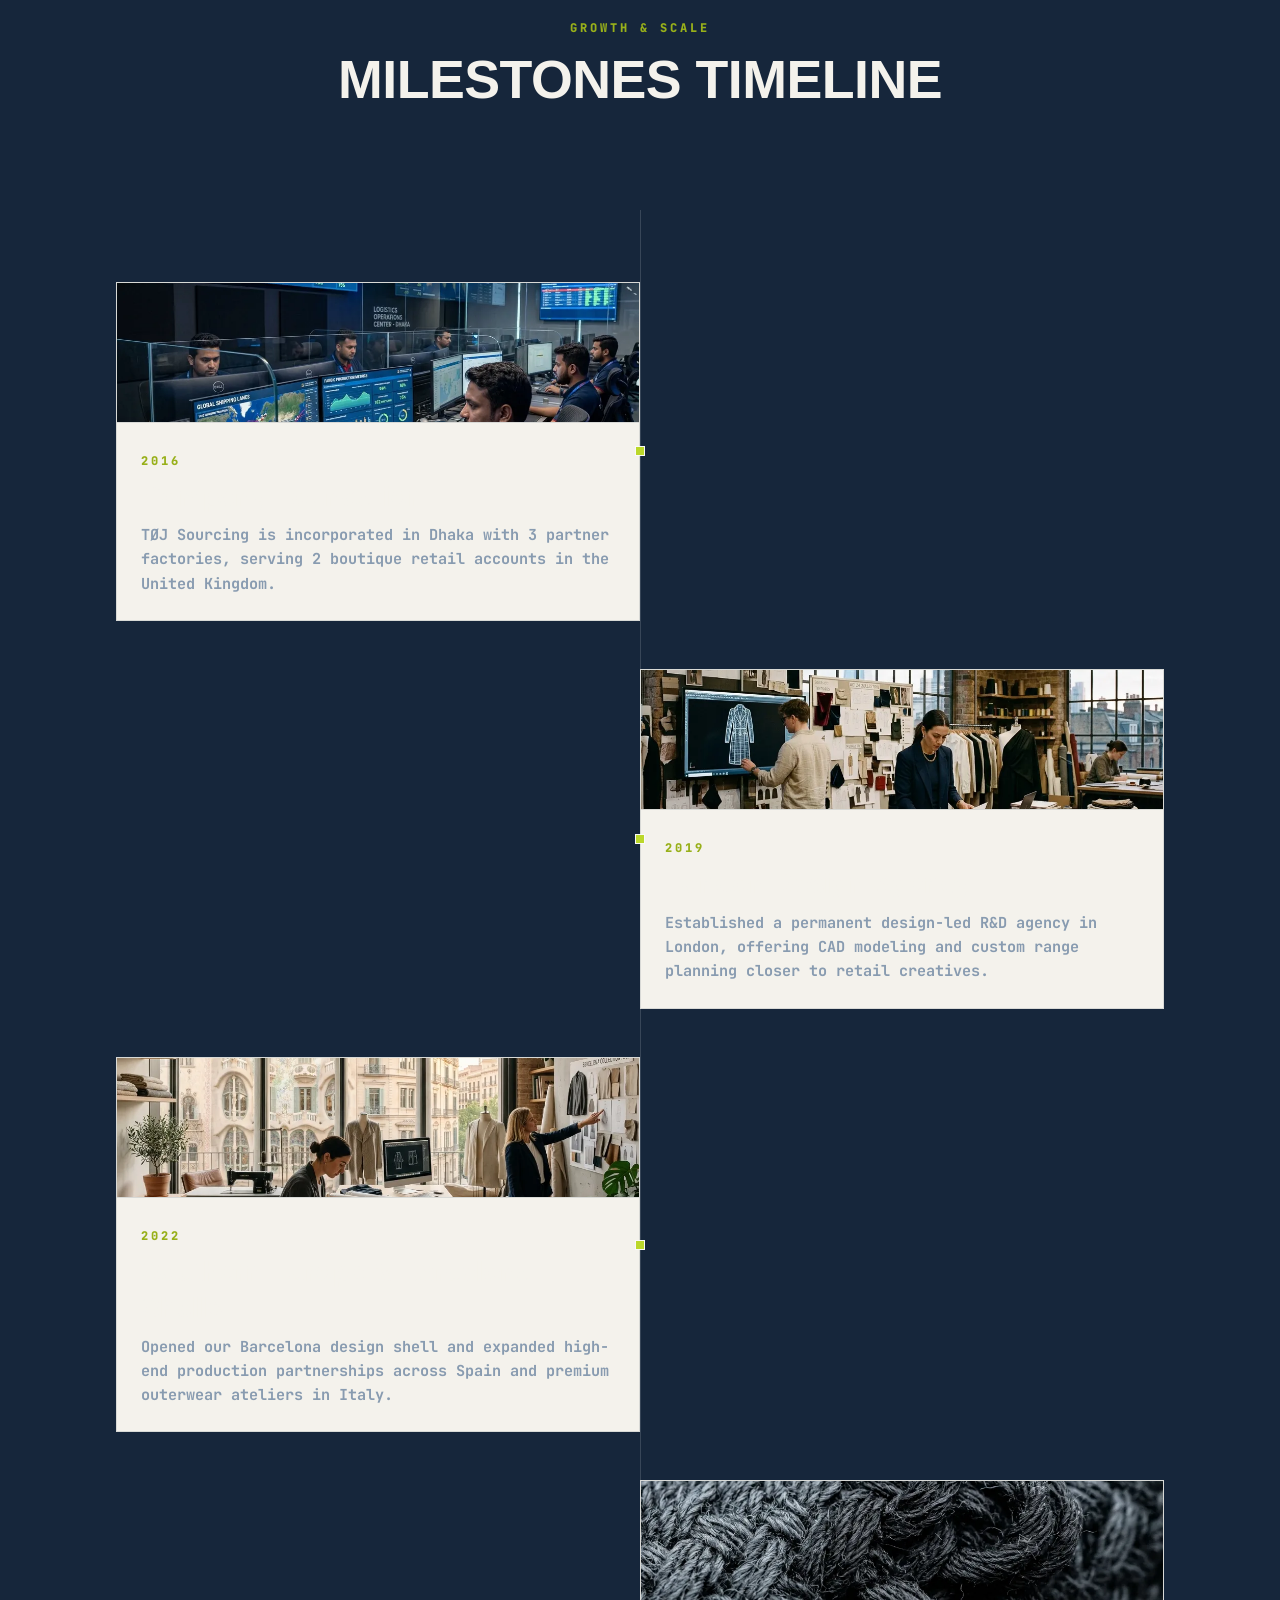
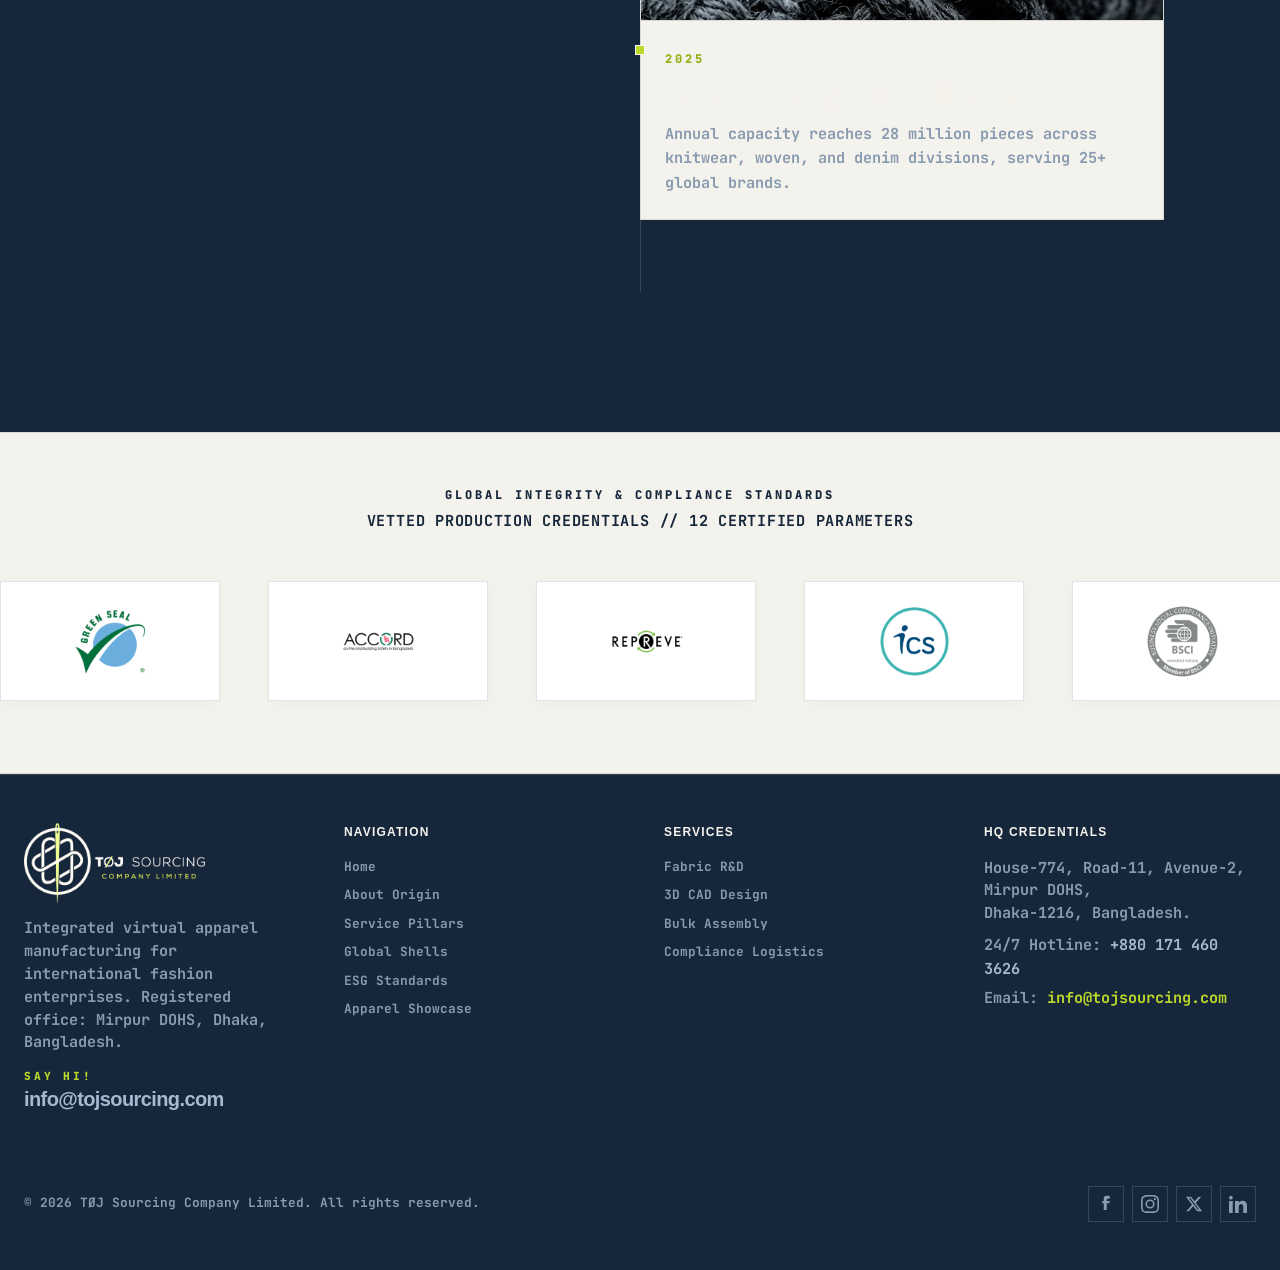
==== commit 91fe579e: "Update about.html" ====
--- a/about.html
+++ b/about.html
@@ -269,7 +269,7 @@
             House-774, Road-11, Avenue-2, Mirpur DOHS,<br>Dhaka-1216, Bangladesh.
           </p>
           <p class="text-mono-md text-muted" style="margin-bottom: 4px;">
-           24/7 Hotline: <span style="color: var(--color-text-light);">+880 1714-603636</span>
+           24/7 Hotline: <span style="color: var(--color-text-light);">+880 171 460 3626</span>
           </p>
           <p class="text-mono-md text-muted">
             Email: <a href="mailto:info@tojsourcing.com" class="footer-link" style="color: var(--color-lime);">info@tojsourcing.com</a>
@@ -289,7 +289,7 @@
           <a href="https://x.com/tojsourcing" target="_blank" rel="noopener noreferrer" class="social-link" aria-label="Twitter">
             <svg viewBox="0 0 24 24"><path d="M18.244 2.25h3.308l-7.227 8.26 8.502 11.24H16.17l-5.214-6.817L4.99 21.75H1.68l7.73-8.835L1.254 2.25H8.08l4.713 6.231zm-1.161 17.52h1.833L7.084 4.126H5.117z"/></svg>
           </a>
-          <a href="https://www.linkedin.com/company/tojsourcing/" target="_blank" rel="noopener noreferrer" class="social-link" aria-label="LinkedIn">
+          <a href="https://www.linkedin.com/company/toj-sourcing-company-ltd/?viewAsMember=true" target="_blank" rel="noopener noreferrer" class="social-link" aria-label="LinkedIn">
             <svg viewBox="0 0 24 24"><path d="M4.98 3.5c0 1.381-1.11 2.5-2.48 2.5s-2.48-1.119-2.48-2.5c0-1.38 1.11-2.5 2.48-2.5s2.48 1.12 2.48 2.5zm.02 4.5h-5v16h5v-16zm7.982 0h-4.968v16h4.969v-8.399c0-4.67 6.029-5.052 6.029 0v8.399h4.988v-10.131c0-7.88-8.922-7.593-11.018-3.714v-2.155z"/></svg>
           </a>
         </div>
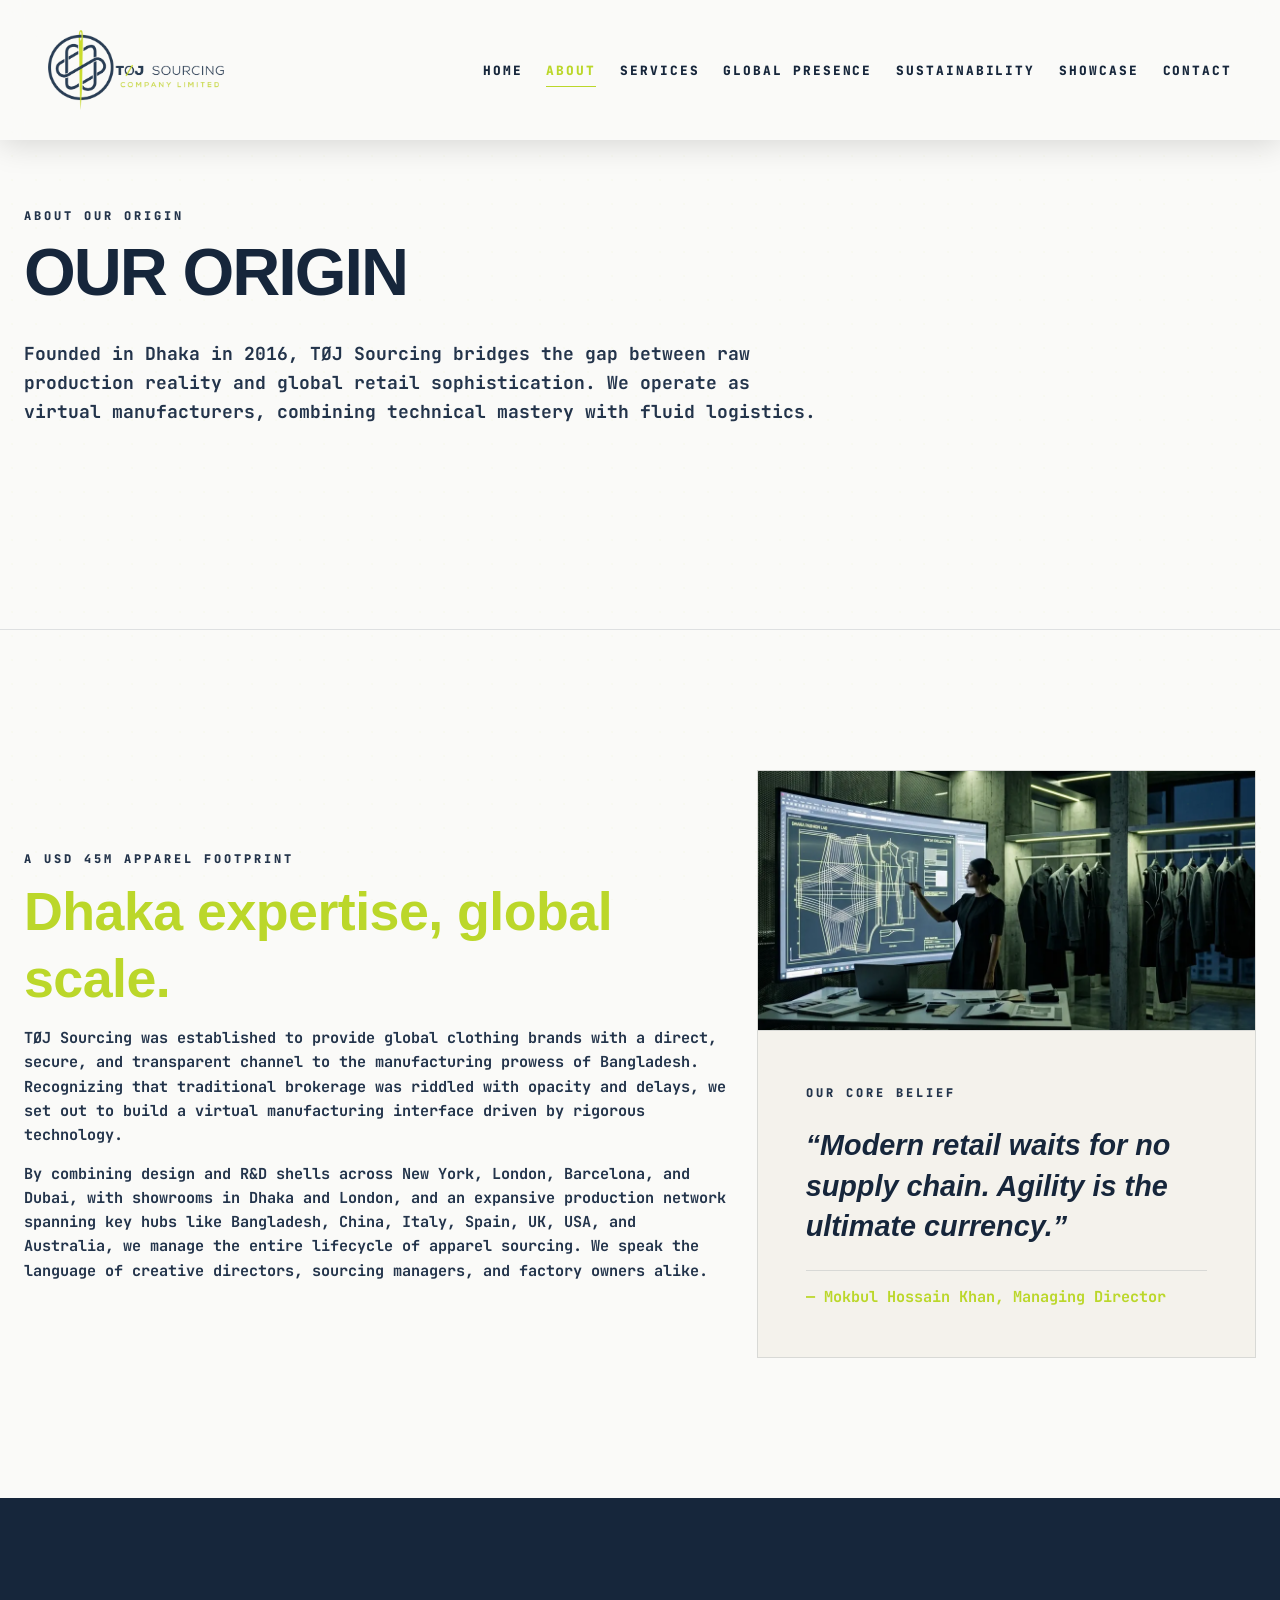
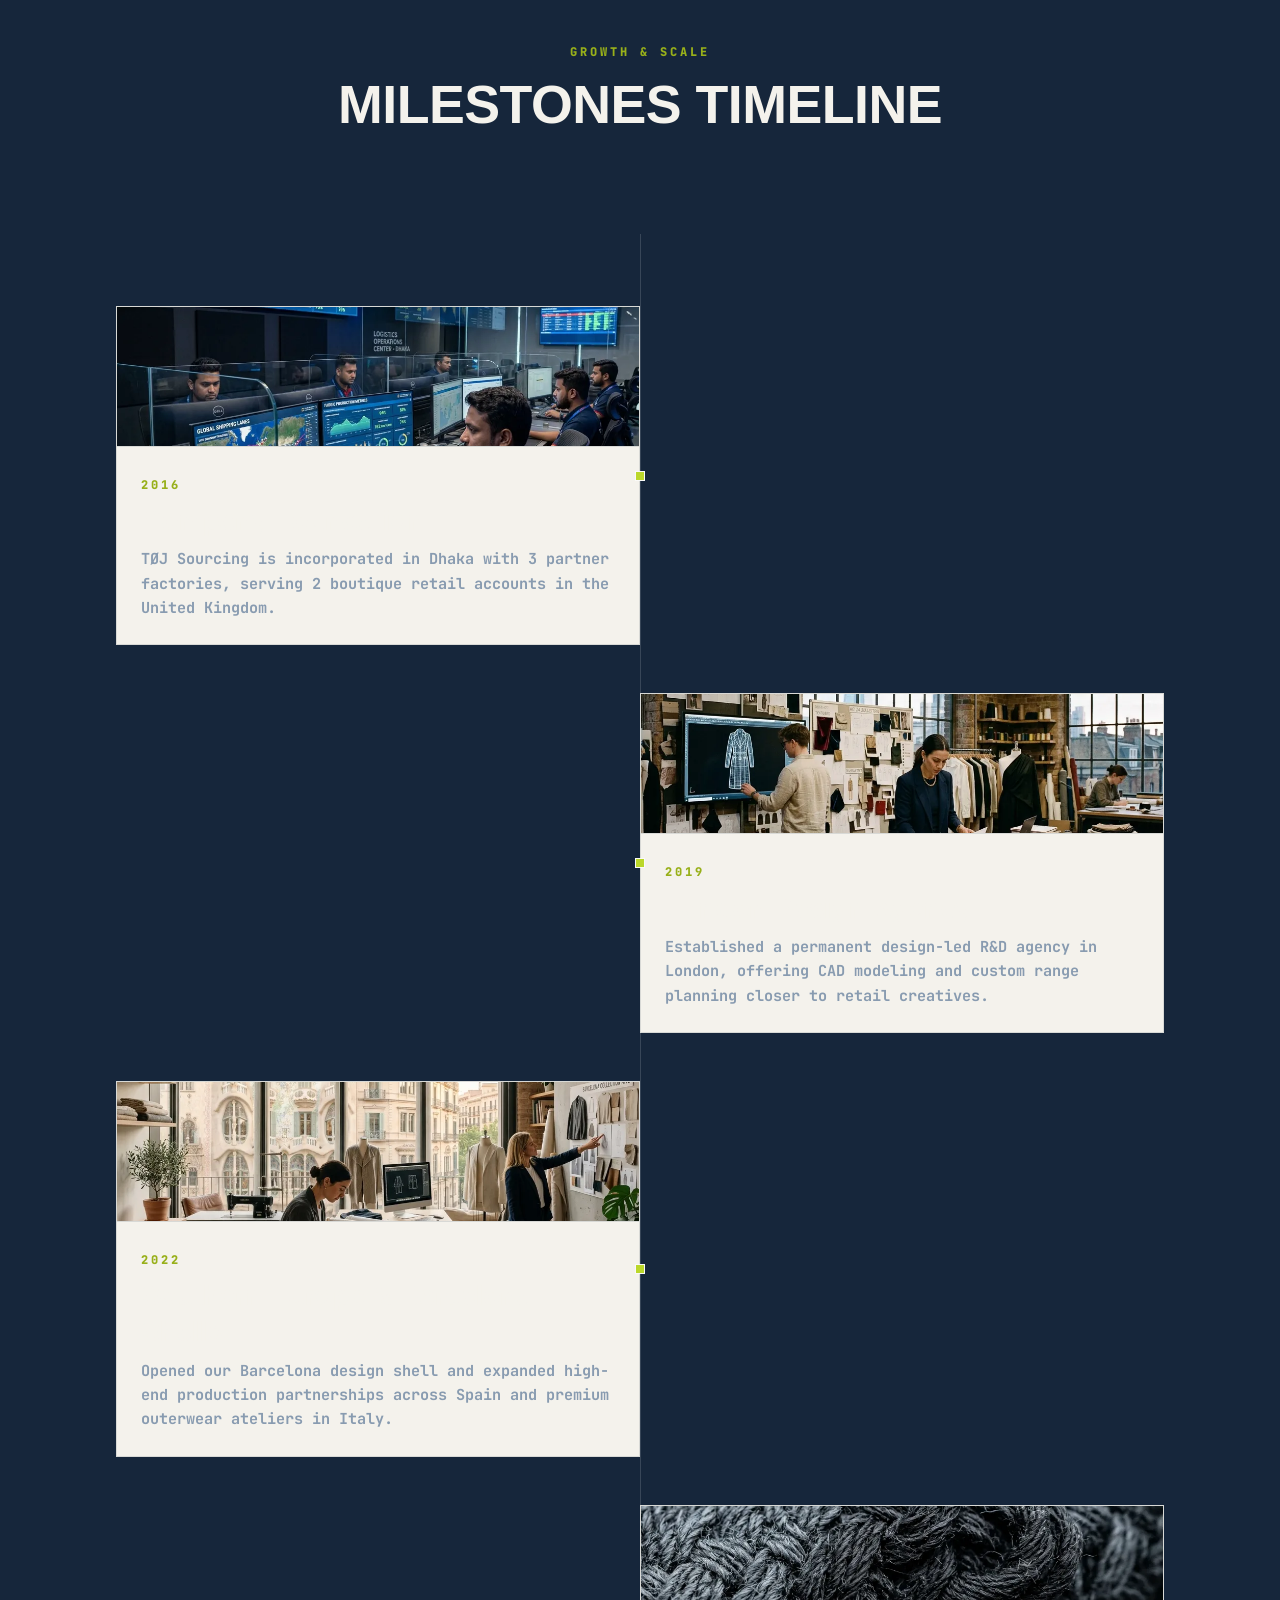
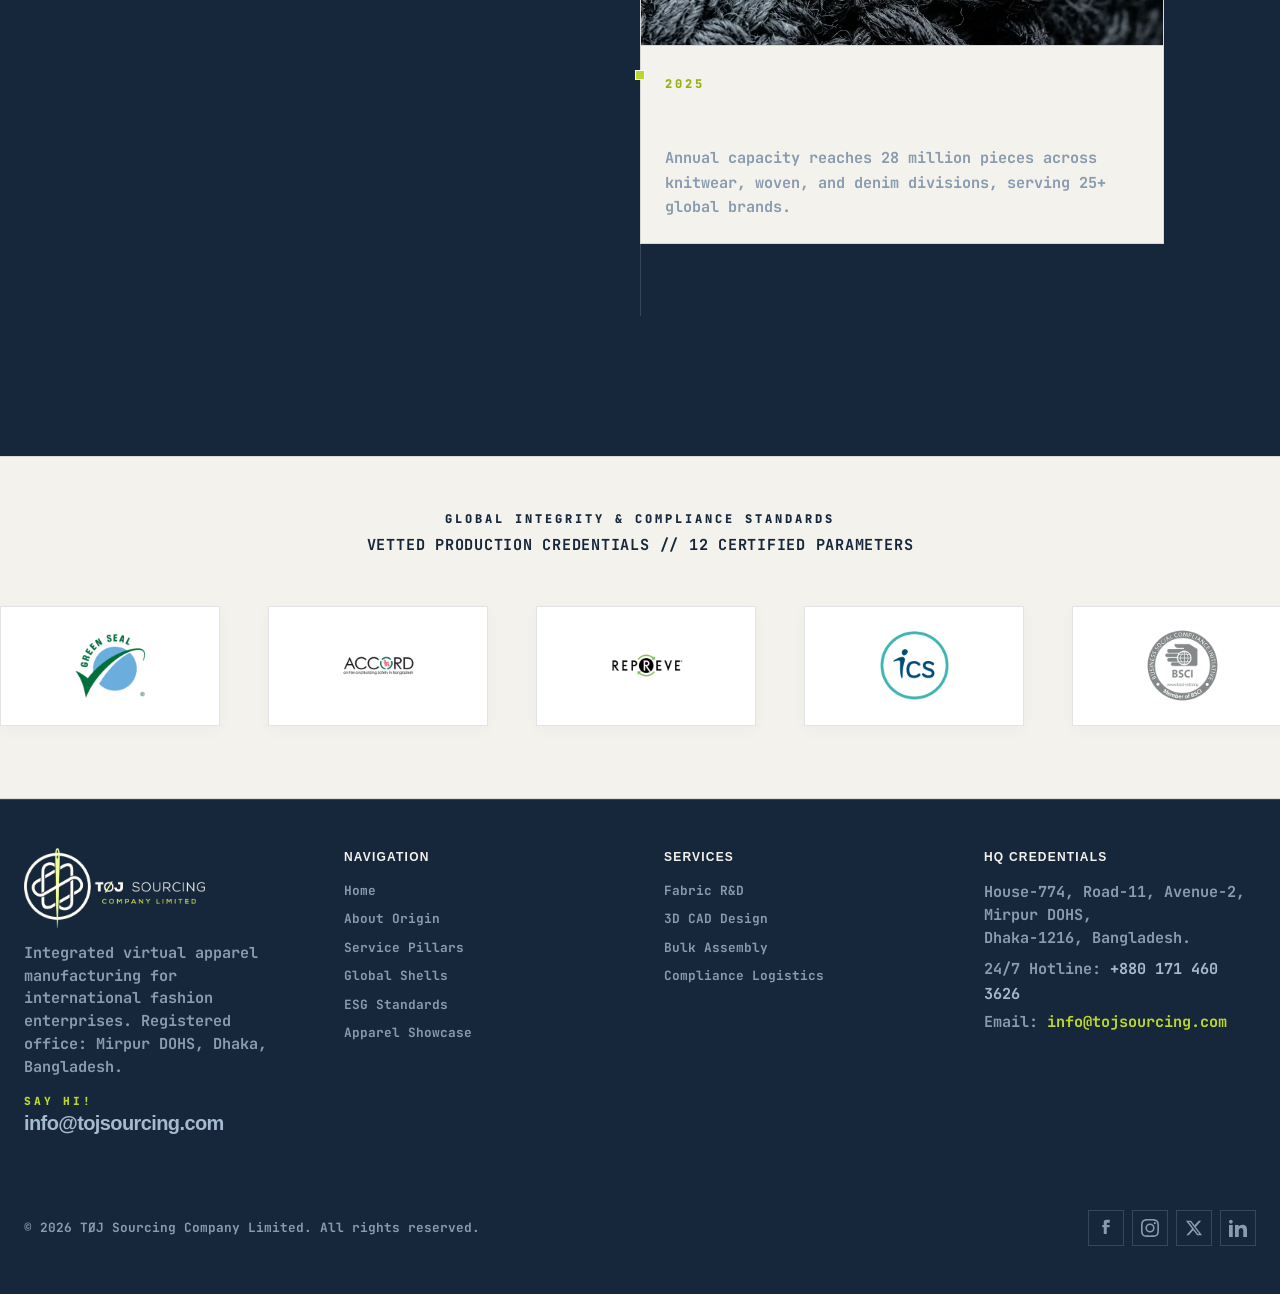
==== commit 328f8050: "Update about.html" ====
--- a/about.html
+++ b/about.html
@@ -107,7 +107,7 @@
                 &ldquo;Modern retail waits for no supply chain. Agility is the ultimate currency.&rdquo;
               </p>
               <div style="border-top: 1px solid var(--color-slate); margin-top: var(--spacing-lg); padding-top: var(--spacing-md);">
-                <p class="text-mono-md" style="color: var(--color-lime);"></div>
+                <p class="text-mono-md" style="color: var(--color-lime);">— Mokbul Hossain Khan, Managing Director</p>
             </div>
           </div>
         </div>
